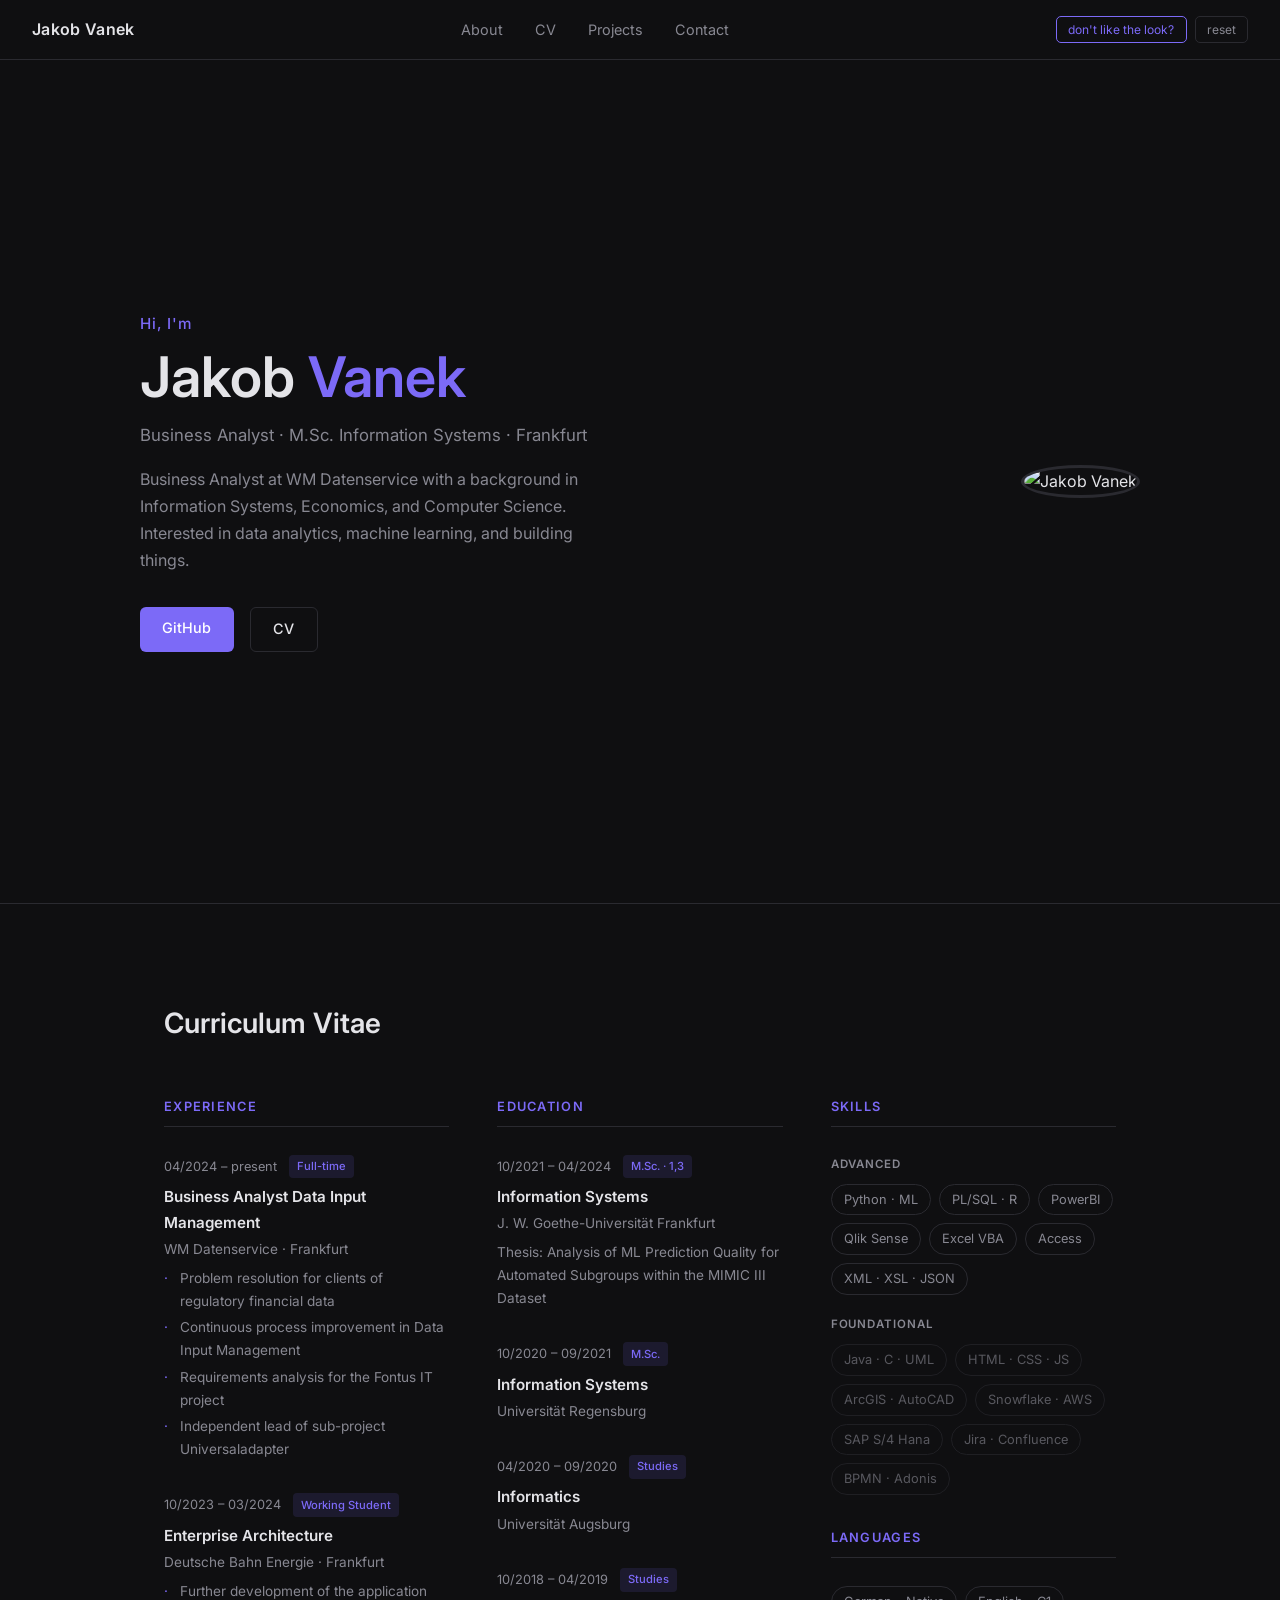
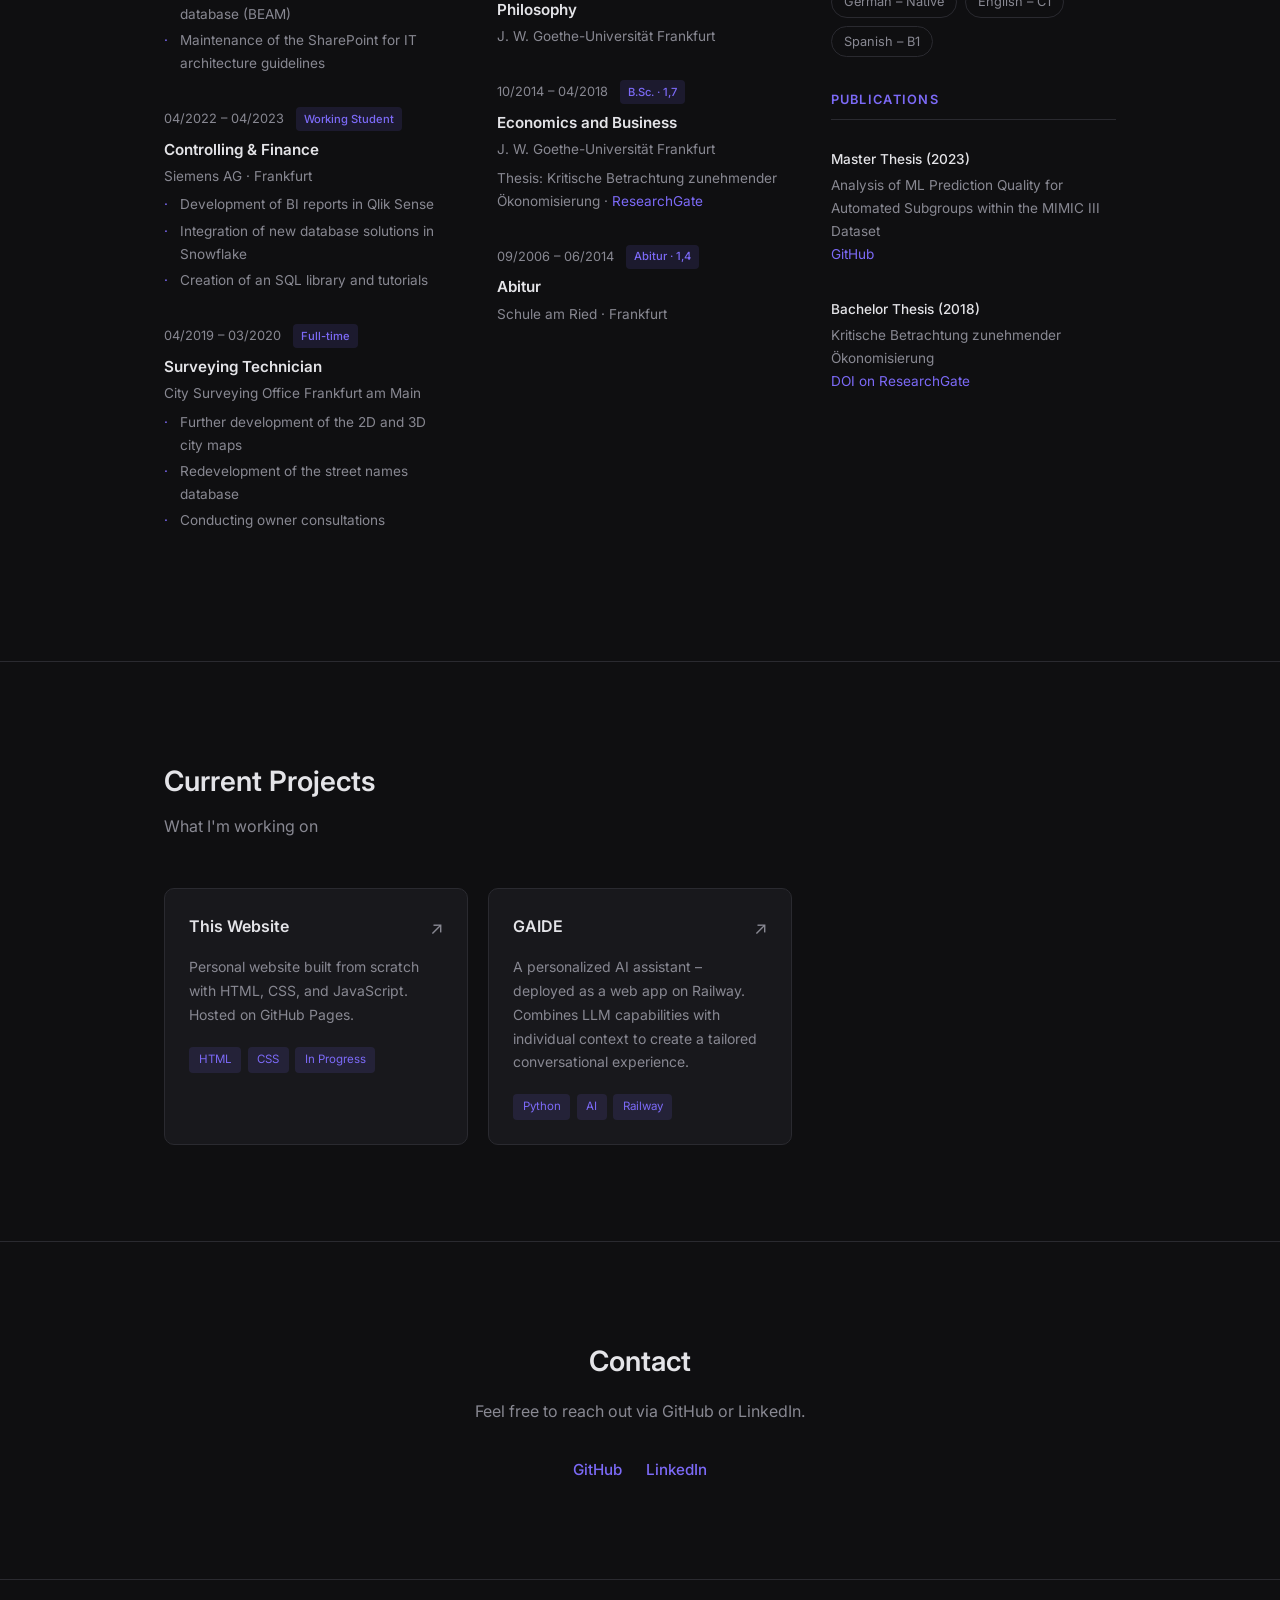
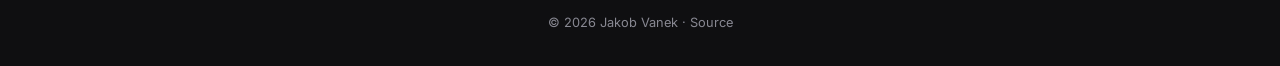
==== index.html @ c98edf1d "Add GAIDE project, fix security attributes, update README, add legal todos - Add GAIDE project card " ====
<!DOCTYPE html>
<html lang="de">
<head>
  <meta charset="UTF-8" />
  <meta name="viewport" content="width=device-width, initial-scale=1.0" />
  <title>Jakob Vanek</title>
  <meta name="description" content="Personal website of Jakob Vanek – Business Analyst &amp; M.Sc. Information Systems, Frankfurt." />
  <link rel="stylesheet" href="css/style.css" />
  <link rel="preconnect" href="https://fonts.googleapis.com" />
  <link rel="preconnect" href="https://fonts.gstatic.com" crossorigin />
  <link href="https://fonts.googleapis.com/css2?family=Inter:wght@300;400;500;600&display=swap" rel="stylesheet" />
</head>
<body>

  <!-- NAV -->
  <nav>
    <span class="nav-name">Jakob Vanek</span>
    <ul>
      <li><a href="#about">About</a></li>
      <li><a href="#cv">CV</a></li>
      <li><a href="#projects">Projects</a></li>
      <li><a href="#contact">Contact</a></li>
    </ul>
    <div class="nav-theme-controls">
      <button id="btn-shuffle" title="Randomize colors">don't like the look?</button>
      <button id="btn-reset" title="Reset to default">reset</button>
    </div>
  </nav>

  <!-- HERO -->
  <section id="about" class="hero">
    <div class="hero-content">
      <div class="hero-text">
        <p class="hero-greeting">Hi, I'm</p>
        <h1>Jakob <span class="accent">Vanek</span></h1>
        <p class="hero-role">Business Analyst · M.Sc. Information Systems · Frankfurt</p>
        <p class="hero-bio">
          Business Analyst at WM Datenservice with a background in Information Systems, Economics, and Computer Science.
          Interested in data analytics, machine learning, and building things.
        </p>
        <div class="hero-links">
          <a href="https://github.com/JayVeezy1" target="_blank" rel="noopener noreferrer" class="btn-primary">GitHub</a>
          <a href="#cv" class="btn-secondary">CV</a>
        </div>
      </div>
      <div class="hero-image">
        <img src="assets/profilbild_v01.png" alt="Jakob Vanek" />
      </div>
    </div>
  </section>

  <!-- CV -->
  <section id="cv">
    <div class="container">
      <h2>Curriculum Vitae</h2>

      <div class="cv-grid">

        <!-- EXPERIENCE -->
        <div class="cv-column">
          <h3>Experience</h3>

          <div class="cv-entry">
            <div class="cv-meta">
              <span class="cv-date">04/2024 – present</span>
              <span class="cv-tag">Full-time</span>
            </div>
            <h4>Business Analyst Data Input Management</h4>
            <p class="cv-org">WM Datenservice · Frankfurt</p>
            <ul class="cv-list">
              <li>Problem resolution for clients of regulatory financial data</li>
              <li>Continuous process improvement in Data Input Management</li>
              <li>Requirements analysis for the Fontus IT project</li>
              <li>Independent lead of sub-project Universaladapter</li>
            </ul>
          </div>

          <div class="cv-entry">
            <div class="cv-meta">
              <span class="cv-date">10/2023 – 03/2024</span>
              <span class="cv-tag">Working Student</span>
            </div>
            <h4>Enterprise Architecture</h4>
            <p class="cv-org">Deutsche Bahn Energie · Frankfurt</p>
            <ul class="cv-list">
              <li>Further development of the application database (BEAM)</li>
              <li>Maintenance of the SharePoint for IT architecture guidelines</li>
            </ul>
          </div>

          <div class="cv-entry">
            <div class="cv-meta">
              <span class="cv-date">04/2022 – 04/2023</span>
              <span class="cv-tag">Working Student</span>
            </div>
            <h4>Controlling &amp; Finance</h4>
            <p class="cv-org">Siemens AG · Frankfurt</p>
            <ul class="cv-list">
              <li>Development of BI reports in Qlik Sense</li>
              <li>Integration of new database solutions in Snowflake</li>
              <li>Creation of an SQL library and tutorials</li>
            </ul>
          </div>

          <div class="cv-entry">
            <div class="cv-meta">
              <span class="cv-date">04/2019 – 03/2020</span>
              <span class="cv-tag">Full-time</span>
            </div>
            <h4>Surveying Technician</h4>
            <p class="cv-org">City Surveying Office Frankfurt am Main</p>
            <ul class="cv-list">
              <li>Further development of the 2D and 3D city maps</li>
              <li>Redevelopment of the street names database</li>
              <li>Conducting owner consultations</li>
            </ul>
          </div>

          <!-- A&B One auskommentiert – weniger relevant
          <div class="cv-entry">
            <div class="cv-meta">
              <span class="cv-date">09/2017 – 07/2018</span>
              <span class="cv-tag">Working Student</span>
            </div>
            <h4>Monitoring Team</h4>
            <p class="cv-org">A&amp;B One Kommunikations-Agentur · Frankfurt</p>
            <ul class="cv-list">
              <li>Monitoring of print, online, and social media sources</li>
              <li>Event and workshop preparation</li>
            </ul>
          </div>
          -->
        </div>

        <!-- EDUCATION -->
        <div class="cv-column">
          <h3>Education</h3>

          <div class="cv-entry">
            <div class="cv-meta">
              <span class="cv-date">10/2021 – 04/2024</span>
              <span class="cv-tag">M.Sc. · 1,3</span>
            </div>
            <h4>Information Systems</h4>
            <p class="cv-org">J. W. Goethe-Universität Frankfurt</p>
            <p class="cv-desc">Thesis: Analysis of ML Prediction Quality for Automated Subgroups within the MIMIC III Dataset</p>
          </div>

          <div class="cv-entry">
            <div class="cv-meta">
              <span class="cv-date">10/2020 – 09/2021</span>
              <span class="cv-tag">M.Sc.</span>
            </div>
            <h4>Information Systems</h4>
            <p class="cv-org">Universität Regensburg</p>
          </div>

          <div class="cv-entry">
            <div class="cv-meta">
              <span class="cv-date">04/2020 – 09/2020</span>
              <span class="cv-tag">Studies</span>
            </div>
            <h4>Informatics</h4>
            <p class="cv-org">Universität Augsburg</p>
          </div>

          <div class="cv-entry">
            <div class="cv-meta">
              <span class="cv-date">10/2018 – 04/2019</span>
              <span class="cv-tag">Studies</span>
            </div>
            <h4>Philosophy</h4>
            <p class="cv-org">J. W. Goethe-Universität Frankfurt</p>
          </div>

          <div class="cv-entry">
            <div class="cv-meta">
              <span class="cv-date">10/2014 – 04/2018</span>
              <span class="cv-tag">B.Sc. · 1,7</span>
            </div>
            <h4>Economics and Business</h4>
            <p class="cv-org">J. W. Goethe-Universität Frankfurt</p>
            <p class="cv-desc">
              Thesis: Kritische Betrachtung zunehmender Ökonomisierung ·
              <a href="http://dx.doi.org/10.13140/RG.2.2.15841.84320" target="_blank" rel="noopener noreferrer">ResearchGate</a>
            </p>
          </div>

          <div class="cv-entry">
            <div class="cv-meta">
              <span class="cv-date">09/2006 – 06/2014</span>
              <span class="cv-tag">Abitur · 1,4</span>
            </div>
            <h4>Abitur</h4>
            <p class="cv-org">Schule am Ried · Frankfurt</p>
          </div>
        </div>

        <!-- SKILLS & LANGUAGES -->
        <div class="cv-column">
          <h3>Skills</h3>

          <p class="cv-skills-label">Advanced</p>
          <div class="skills">
            <span class="skill">Python · ML</span>
            <span class="skill">PL/SQL · R</span>
            <span class="skill">PowerBI</span>
            <span class="skill">Qlik Sense</span>
            <span class="skill">Excel VBA</span>
            <span class="skill">Access</span>
            <span class="skill">XML · XSL · JSON</span>
          </div>

          <p class="cv-skills-label" style="margin-top:1.25rem;">Foundational</p>
          <div class="skills">
            <span class="skill skill--muted">Java · C · UML</span>
            <span class="skill skill--muted">HTML · CSS · JS</span>
            <span class="skill skill--muted">ArcGIS · AutoCAD</span>
            <span class="skill skill--muted">Snowflake · AWS</span>
            <span class="skill skill--muted">SAP S/4 Hana</span>
            <span class="skill skill--muted">Jira · Confluence</span>
            <span class="skill skill--muted">BPMN · Adonis</span>
          </div>

          <h3 style="margin-top: 2rem;">Languages</h3>
          <div class="skills" style="margin-top:0.75rem;">
            <span class="skill">German – Native</span>
            <span class="skill">English – C1</span>
            <span class="skill">Spanish – B1</span>
          </div>

          <h3 style="margin-top: 2rem;">Publications</h3>
          <div class="cv-entry" style="margin-top: 1rem;">
            <h4 style="font-size:0.85rem; font-weight:500;">Master Thesis (2023)</h4>
            <p class="cv-desc">
              Analysis of ML Prediction Quality for Automated Subgroups within the MIMIC III Dataset<br />
              <a href="https://github.com/JayVeezy1/MA_thesis" target="_blank" rel="noopener noreferrer">GitHub</a>
              <!-- TODO: Link zum vollständigen Text ergänzen -->
            </p>
          </div>
          <div class="cv-entry" style="margin-top: 1rem;">
            <h4 style="font-size:0.85rem; font-weight:500;">Bachelor Thesis (2018)</h4>
            <p class="cv-desc">
              Kritische Betrachtung zunehmender Ökonomisierung<br />
              <a href="http://dx.doi.org/10.13140/RG.2.2.15841.84320" target="_blank" rel="noopener noreferrer">DOI on ResearchGate</a>
              <!-- TODO: Seminararbeiten ebenfalls verlinken -->
            </p>
          </div>
        </div>

      </div>
    </div>
  </section>

  <!-- CURRENT PROJECTS -->
  <section id="projects">
    <div class="container">
      <h2>Current Projects</h2>
      <p class="section-sub">What I'm working on</p>

      <div class="projects-grid">

        <article class="project-card">
          <div class="project-header">
            <h3>This Website</h3>
            <a href="https://github.com/JayVeezy1/JayVeezy1.github.io" target="_blank" rel="noopener noreferrer" class="project-link">↗</a>
          </div>
          <p>Personal website built from scratch with HTML, CSS, and JavaScript. Hosted on GitHub Pages.</p>
          <div class="project-tags">
            <span class="tag">HTML</span>
            <span class="tag">CSS</span>
            <span class="tag">In Progress</span>
          </div>
        </article>

        <article class="project-card">
          <div class="project-header">
            <h3>GAIDE</h3>
            <a href="https://gaide-production.up.railway.app/" target="_blank" rel="noopener noreferrer" class="project-link">↗</a>
          </div>
          <p>A personalized AI assistant – deployed as a web app on Railway. Combines LLM capabilities with individual context to create a tailored conversational experience.</p>
          <div class="project-tags">
            <span class="tag">Python</span>
            <span class="tag">AI</span>
            <span class="tag">Railway</span>
          </div>
        </article>

      </div>
    </div>
  </section>

  <!-- CONTACT -->
  <section id="contact">
    <div class="container contact-inner">
      <h2>Contact</h2>
      <p>Feel free to reach out via GitHub or LinkedIn.</p>
      <div class="contact-links">
        <a href="https://github.com/JayVeezy1" target="_blank" rel="noopener noreferrer">GitHub</a>
        <a href="https://linkedin.com/in/jakobvanek" target="_blank" rel="noopener noreferrer">LinkedIn</a>
      </div>
    </div>
  </section>

  <footer>
    <p>© 2026 Jakob Vanek · <a href="https://github.com/JayVeezy1/JayVeezy1.github.io" target="_blank" rel="noopener noreferrer">Source</a></p>
  </footer>

  <script src="js/main.js"></script>
</body>
</html>
---- css/style.css ----
/* ===========================
   RESET & BASE
   =========================== */
*, *::before, *::after {
  box-sizing: border-box;
  margin: 0;
  padding: 0;
}

:root {
  --bg:          #0f0f11;
  --bg-card:     #18181c;
  --border:      #2a2a30;
  --text:        #e4e4e8;
  --text-muted:  #888892;
  --accent:      #7c6af7;
  --accent-soft: #7c6af720;
  --font:        'Inter', system-ui, sans-serif;
}

html {
  scroll-behavior: smooth;
}

body {
  background: var(--bg);
  color: var(--text);
  font-family: var(--font);
  font-size: 1rem;
  line-height: 1.7;
}

a {
  color: var(--accent);
  text-decoration: none;
}

a:hover {
  text-decoration: underline;
}

.container {
  max-width: 1000px;
  margin: 0 auto;
  padding: 0 1.5rem;
}

/* ===========================
   NAV
   =========================== */
nav {
  position: sticky;
  top: 0;
  z-index: 100;
  display: flex;
  align-items: center;
  justify-content: space-between;
  padding: 1rem 2rem;
  background: var(--bg);
  border-bottom: 1px solid var(--border);
  backdrop-filter: blur(8px);
}

.nav-name {
  font-weight: 600;
  font-size: 1rem;
  letter-spacing: 0.02em;
}

nav ul {
  list-style: none;
  display: flex;
  gap: 2rem;
}

nav ul a {
  color: var(--text-muted);
  font-size: 0.9rem;
  transition: color 0.2s;
}

nav ul a:hover {
  color: var(--text);
  text-decoration: none;
}

/* Theme controls */
.nav-theme-controls {
  display: flex;
  gap: 0.5rem;
  align-items: center;
}

.nav-theme-controls button {
  background: none;
  border: 1px solid var(--border);
  color: var(--text-muted);
  font-family: var(--font);
  font-size: 0.75rem;
  padding: 0.3rem 0.7rem;
  border-radius: 5px;
  cursor: pointer;
  transition: border-color 0.2s, color 0.2s;
  white-space: nowrap;
}

.nav-theme-controls button:hover {
  border-color: var(--accent);
  color: var(--accent);
}

#btn-shuffle {
  border-color: var(--accent);
  color: var(--accent);
}

/* ===========================
   HERO
   =========================== */
.hero {
  min-height: calc(100vh - 57px);
  display: flex;
  align-items: center;
  padding: 4rem 2rem;
}

.hero-content {
  max-width: 1000px;
  margin: 0 auto;
  display: flex;
  align-items: center;
  justify-content: space-between;
  gap: 4rem;
  width: 100%;
}

.hero-text {
  flex: 1;
}

.hero-greeting {
  color: var(--accent);
  font-size: 0.95rem;
  font-weight: 500;
  letter-spacing: 0.05em;
  margin-bottom: 0.5rem;
}

.hero-text h1 {
  font-size: clamp(2.2rem, 5vw, 3.5rem);
  font-weight: 600;
  line-height: 1.15;
  margin-bottom: 0.75rem;
}

.accent {
  color: var(--accent);
}

.hero-role {
  color: var(--text-muted);
  font-size: 1.05rem;
  margin-bottom: 1rem;
}

.hero-bio {
  color: var(--text-muted);
  max-width: 480px;
  margin-bottom: 2rem;
}

.hero-links {
  display: flex;
  gap: 1rem;
  flex-wrap: wrap;
}

.btn-primary,
.btn-secondary {
  display: inline-block;
  padding: 0.6rem 1.4rem;
  border-radius: 6px;
  font-size: 0.9rem;
  font-weight: 500;
  transition: opacity 0.2s;
}

.btn-primary {
  background: var(--accent);
  color: #fff;
}

.btn-secondary {
  border: 1px solid var(--border);
  color: var(--text);
}

.btn-primary:hover,
.btn-secondary:hover {
  opacity: 0.85;
  text-decoration: none;
}

/* Avatar / Foto */
.hero-image {
  flex-shrink: 0;
}

.hero-image img {
  width: 200px;
  height: 200px;
  border-radius: 50%;
  object-fit: cover;
  border: 3px solid var(--border);
}

.avatar-placeholder {
  width: 180px;
  height: 180px;
  border-radius: 50%;
  background: var(--accent-soft);
  border: 2px solid var(--accent);
  display: flex;
  align-items: center;
  justify-content: center;
  font-size: 2.5rem;
  font-weight: 600;
  color: var(--accent);
  letter-spacing: 0.05em;
}

/* ===========================
   SECTION SHARED
   =========================== */
section:not(.hero) {
  padding: 6rem 0;
  border-top: 1px solid var(--border);
}

section h2 {
  font-size: 1.75rem;
  font-weight: 600;
  margin-bottom: 0.5rem;
}

.section-sub {
  color: var(--text-muted);
  margin-bottom: 3rem;
}

/* ===========================
   CV
   =========================== */
#cv .container > h2 {
  margin-bottom: 3rem;
}

.cv-grid {
  display: grid;
  grid-template-columns: repeat(auto-fit, minmax(260px, 1fr));
  gap: 3rem;
}

.cv-column h3 {
  font-size: 0.8rem;
  font-weight: 600;
  letter-spacing: 0.1em;
  text-transform: uppercase;
  color: var(--accent);
  margin-bottom: 1.75rem;
  padding-bottom: 0.5rem;
  border-bottom: 1px solid var(--border);
}

.cv-entry {
  margin-bottom: 2rem;
}

.cv-meta {
  display: flex;
  align-items: center;
  gap: 0.75rem;
  margin-bottom: 0.35rem;
}

.cv-date {
  font-size: 0.8rem;
  color: var(--text-muted);
}

.cv-tag {
  font-size: 0.7rem;
  padding: 0.15rem 0.5rem;
  border-radius: 4px;
  background: var(--accent-soft);
  color: var(--accent);
  font-weight: 500;
}

.cv-entry h4 {
  font-size: 0.95rem;
  font-weight: 600;
  margin-bottom: 0.15rem;
}

.cv-org {
  font-size: 0.85rem;
  color: var(--text-muted);
  margin-bottom: 0.35rem;
}

.cv-desc {
  font-size: 0.85rem;
  color: var(--text-muted);
}

.skills {
  display: flex;
  flex-wrap: wrap;
  gap: 0.5rem;
}

.skill {
  font-size: 0.8rem;
  padding: 0.25rem 0.75rem;
  border-radius: 20px;
  border: 1px solid var(--border);
  color: var(--text-muted);
}

.skill--muted {
  opacity: 0.6;
}

.cv-skills-label {
  font-size: 0.72rem;
  font-weight: 600;
  letter-spacing: 0.08em;
  text-transform: uppercase;
  color: var(--text-muted);
  margin-bottom: 0.6rem;
}

.cv-list {
  list-style: none;
  margin-top: 0.35rem;
  display: flex;
  flex-direction: column;
  gap: 0.2rem;
}

.cv-list li {
  font-size: 0.85rem;
  color: var(--text-muted);
  padding-left: 1rem;
  position: relative;
}

.cv-list li::before {
  content: '·';
  position: absolute;
  left: 0;
  color: var(--accent);
}

/* ===========================
   PROJECTS
   =========================== */
.projects-grid {
  display: grid;
  grid-template-columns: repeat(auto-fill, minmax(280px, 1fr));
  gap: 1.25rem;
}

.project-card {
  background: var(--bg-card);
  border: 1px solid var(--border);
  border-radius: 10px;
  padding: 1.5rem;
  transition: border-color 0.2s;
}

.project-card:hover {
  border-color: var(--accent);
}

.project-header {
  display: flex;
  align-items: flex-start;
  justify-content: space-between;
  margin-bottom: 0.75rem;
}

.project-header h3 {
  font-size: 1rem;
  font-weight: 600;
}

.project-link {
  font-size: 1.1rem;
  color: var(--text-muted);
  transition: color 0.2s;
}

.project-link:hover {
  color: var(--accent);
  text-decoration: none;
}

.project-card p {
  font-size: 0.875rem;
  color: var(--text-muted);
  margin-bottom: 1.25rem;
}

.project-tags {
  display: flex;
  flex-wrap: wrap;
  gap: 0.4rem;
}

.tag {
  font-size: 0.72rem;
  padding: 0.2rem 0.6rem;
  border-radius: 4px;
  background: var(--accent-soft);
  color: var(--accent);
}

/* ===========================
   CONTACT
   =========================== */
.contact-inner {
  text-align: center;
}

.contact-inner h2 {
  margin-bottom: 0.75rem;
}

.contact-inner > p {
  color: var(--text-muted);
  margin-bottom: 2rem;
}

.contact-links {
  display: flex;
  justify-content: center;
  gap: 1.5rem;
  flex-wrap: wrap;
}

.contact-links a {
  font-size: 0.95rem;
  font-weight: 500;
}

/* ===========================
   FOOTER
   =========================== */
footer {
  border-top: 1px solid var(--border);
  padding: 2rem;
  text-align: center;
  font-size: 0.8rem;
  color: var(--text-muted);
}

footer a {
  color: var(--text-muted);
}

footer a:hover {
  color: var(--text);
}

/* ===========================
   RESPONSIVE
   =========================== */
@media (max-width: 680px) {
  .hero-content {
    flex-direction: column-reverse;
    gap: 2.5rem;
    text-align: center;
  }

  .hero-bio {
    margin-left: auto;
    margin-right: auto;
  }

  .hero-links {
    justify-content: center;
  }

  nav {
    flex-wrap: wrap;
    gap: 0.5rem;
  }

  nav ul {
    gap: 1.2rem;
  }

  .nav-theme-controls {
    width: 100%;
    justify-content: flex-end;
  }

  .cv-grid {
    grid-template-columns: 1fr;
  }
}
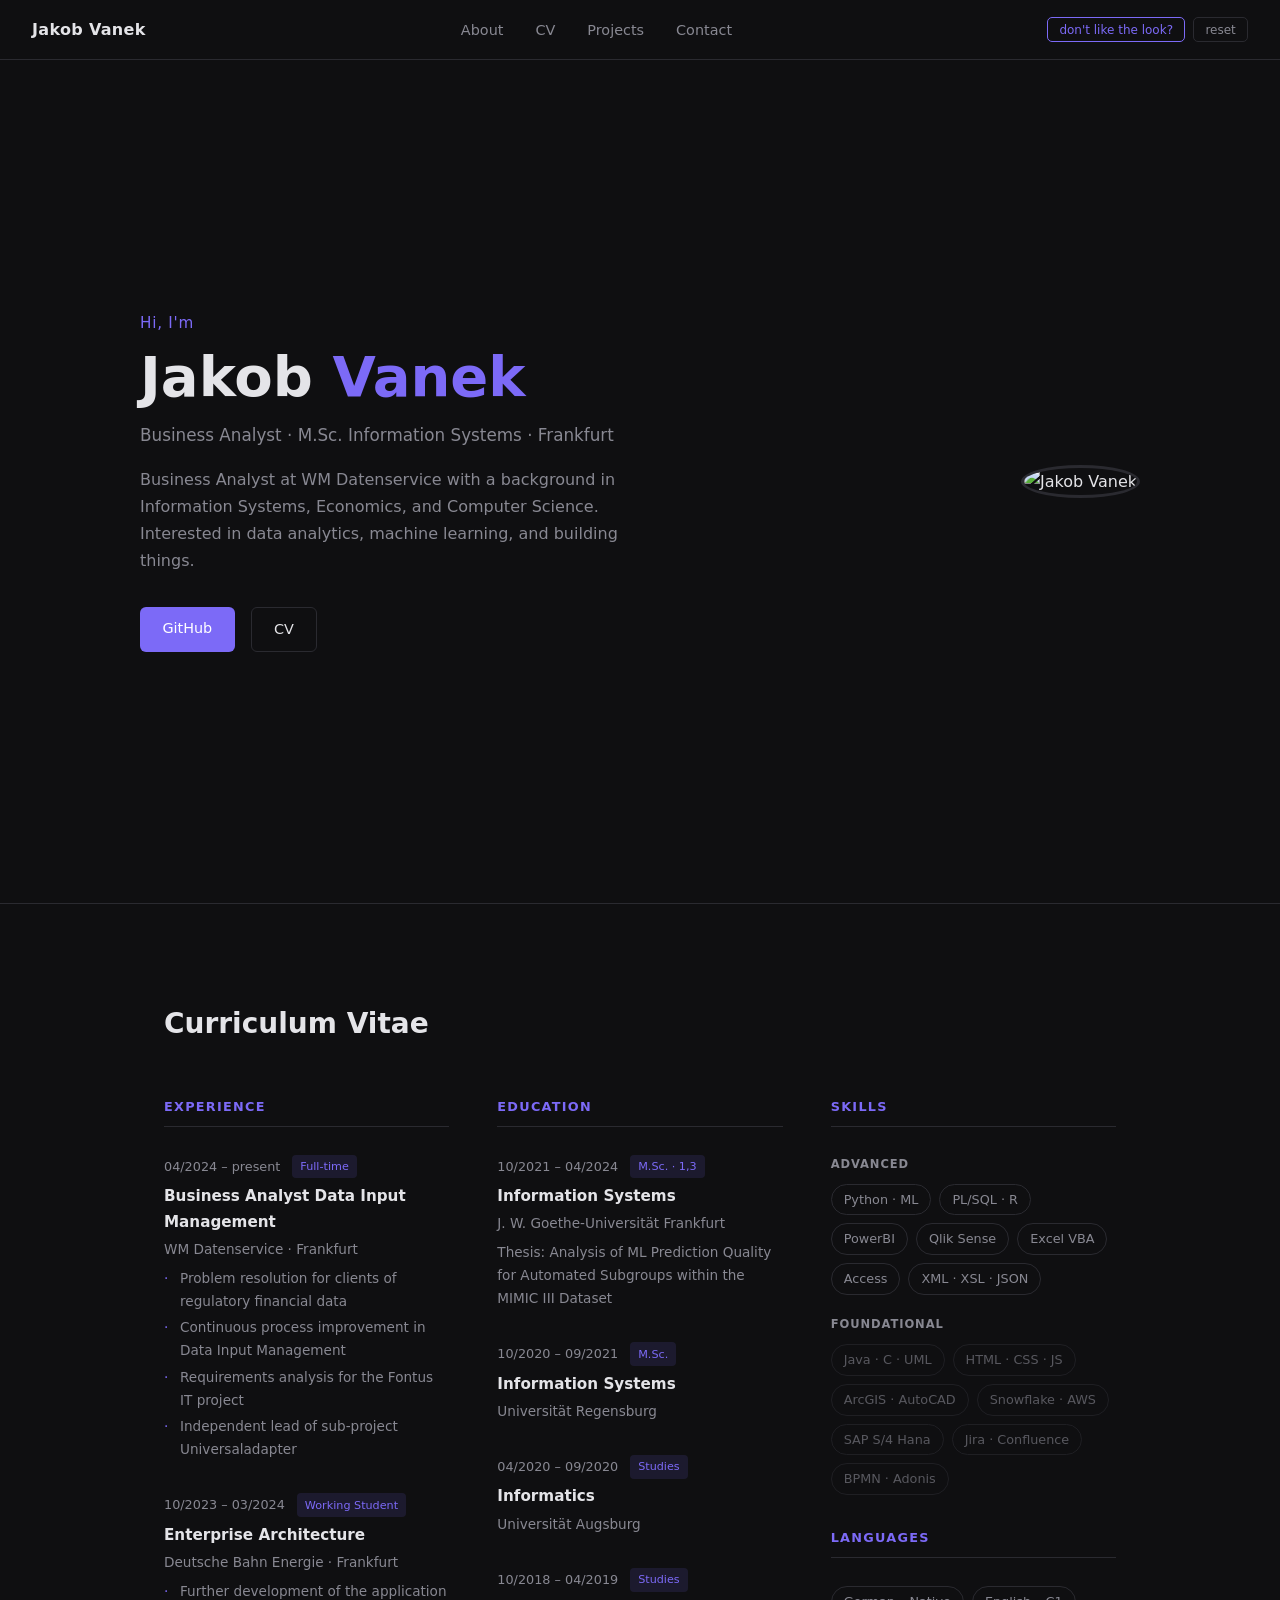
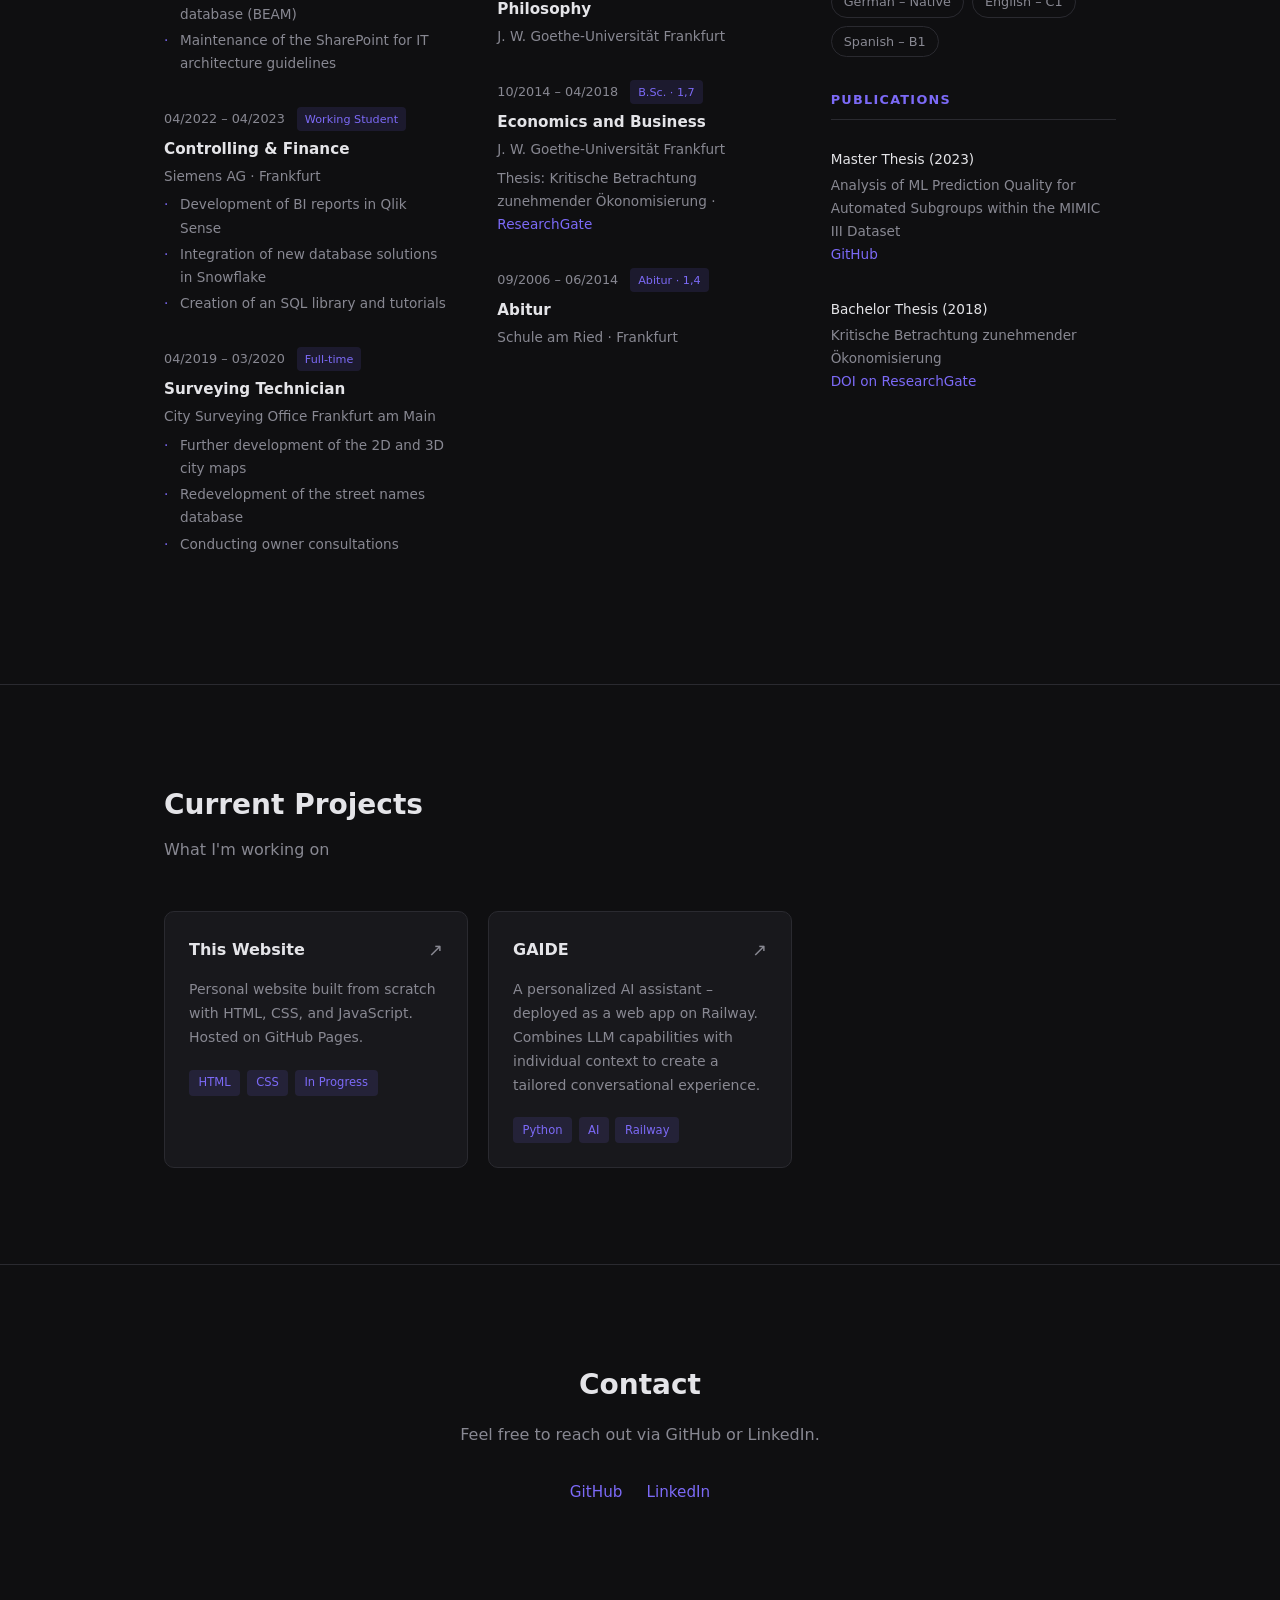
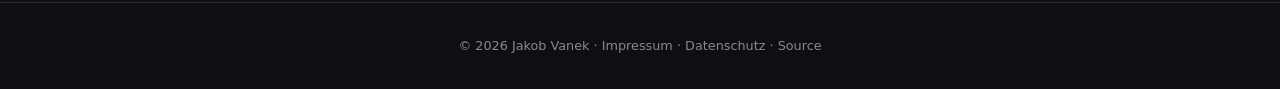
==== commit 2269a391: "Fix privacy issues, add Impressum and Datenschutz pages - Remove Google Fonts (no more external requ" ====
--- a/index.html
+++ b/index.html
@@ -6,9 +6,7 @@
   <title>Jakob Vanek</title>
   <meta name="description" content="Personal website of Jakob Vanek – Business Analyst &amp; M.Sc. Information Systems, Frankfurt." />
   <link rel="stylesheet" href="css/style.css" />
-  <link rel="preconnect" href="https://fonts.googleapis.com" />
-  <link rel="preconnect" href="https://fonts.gstatic.com" crossorigin />
-  <link href="https://fonts.googleapis.com/css2?family=Inter:wght@300;400;500;600&display=swap" rel="stylesheet" />
+  <!-- Fonts: system font stack, no external requests -->
 </head>
 <body>
 
@@ -303,7 +301,7 @@
   </section>
 
   <footer>
-    <p>© 2026 Jakob Vanek · <a href="https://github.com/JayVeezy1/JayVeezy1.github.io" target="_blank" rel="noopener noreferrer">Source</a></p>
+    <p>© 2026 Jakob Vanek · <a href="impressum.html">Impressum</a> · <a href="datenschutz.html">Datenschutz</a> · <a href="https://github.com/JayVeezy1/JayVeezy1.github.io" target="_blank" rel="noopener noreferrer">Source</a></p>
   </footer>
 
   <script src="js/main.js"></script>
--- a/css/style.css
+++ b/css/style.css
@@ -15,7 +15,7 @@
   --text-muted:  #888892;
   --accent:      #7c6af7;
   --accent-soft: #7c6af720;
-  --font:        'Inter', system-ui, sans-serif;
+  --font:        'Inter', -apple-system, BlinkMacSystemFont, 'Segoe UI', system-ui, sans-serif;
 }
 
 html {
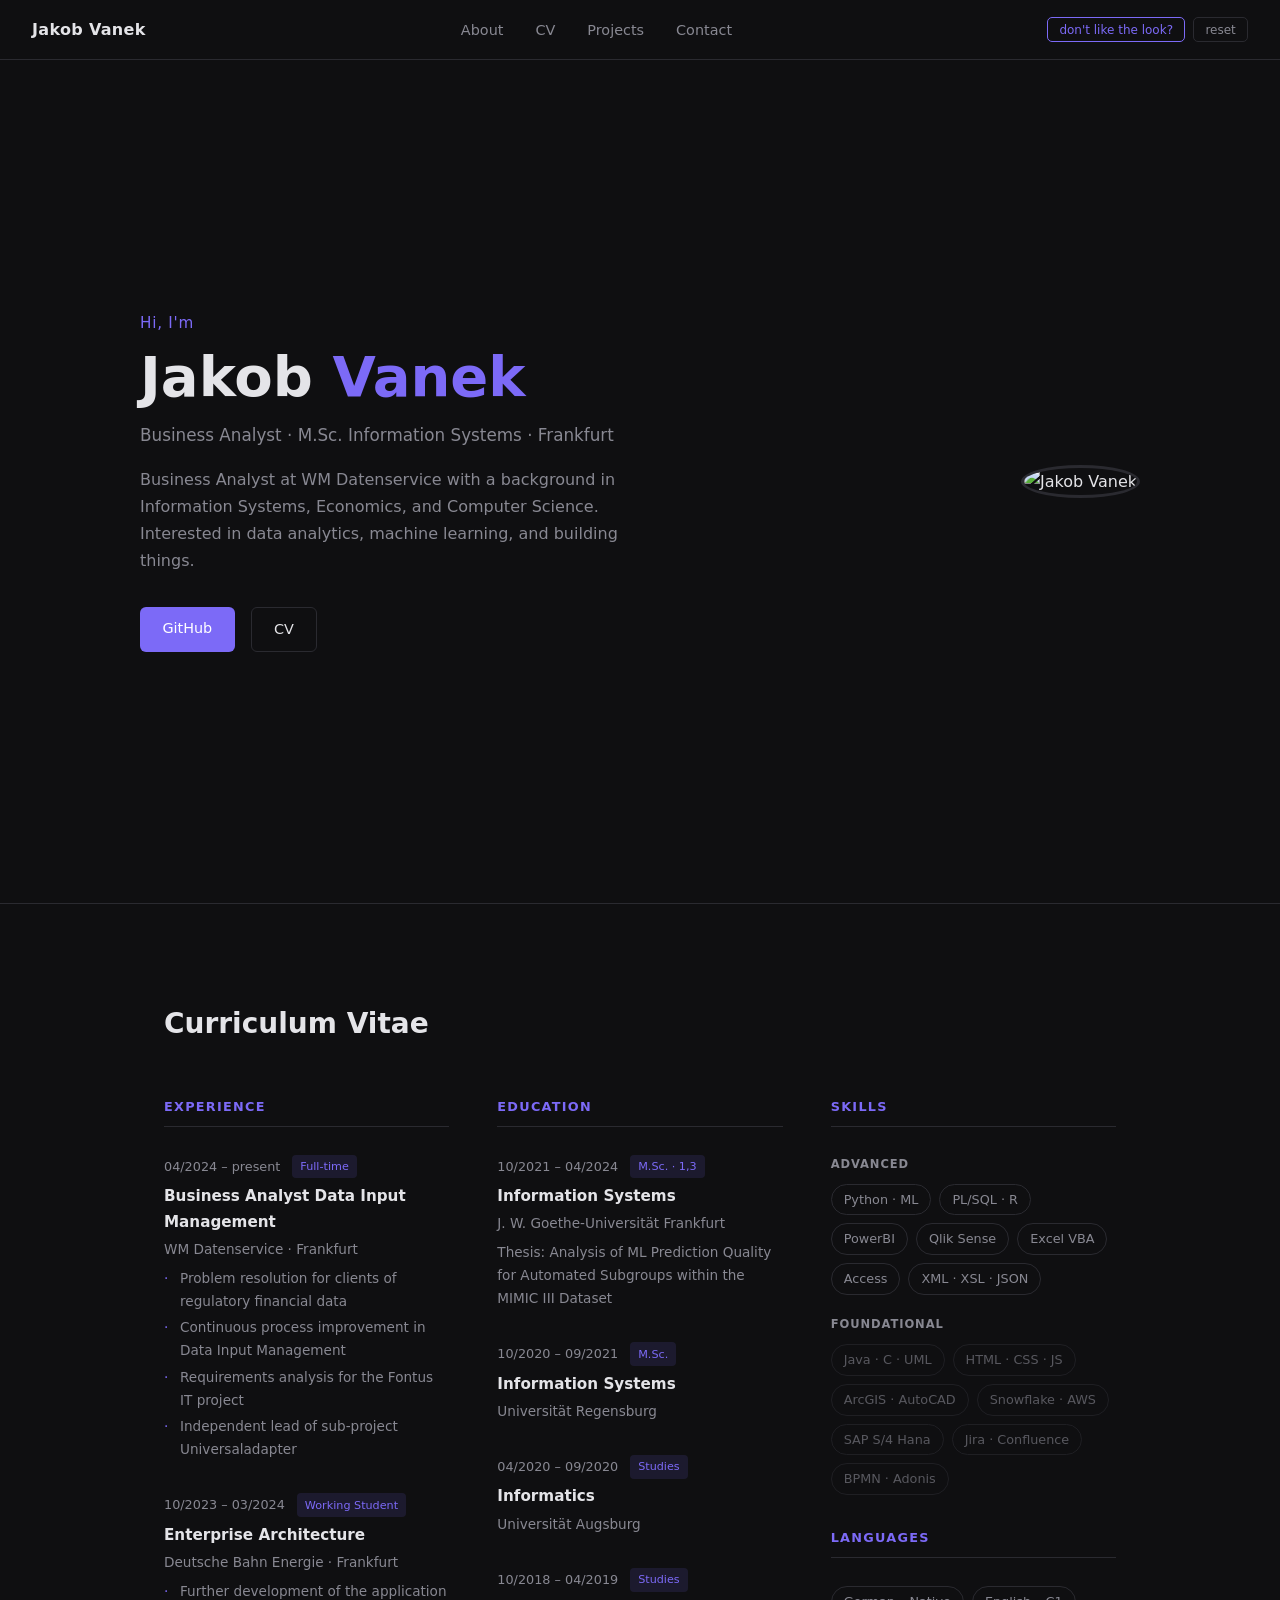
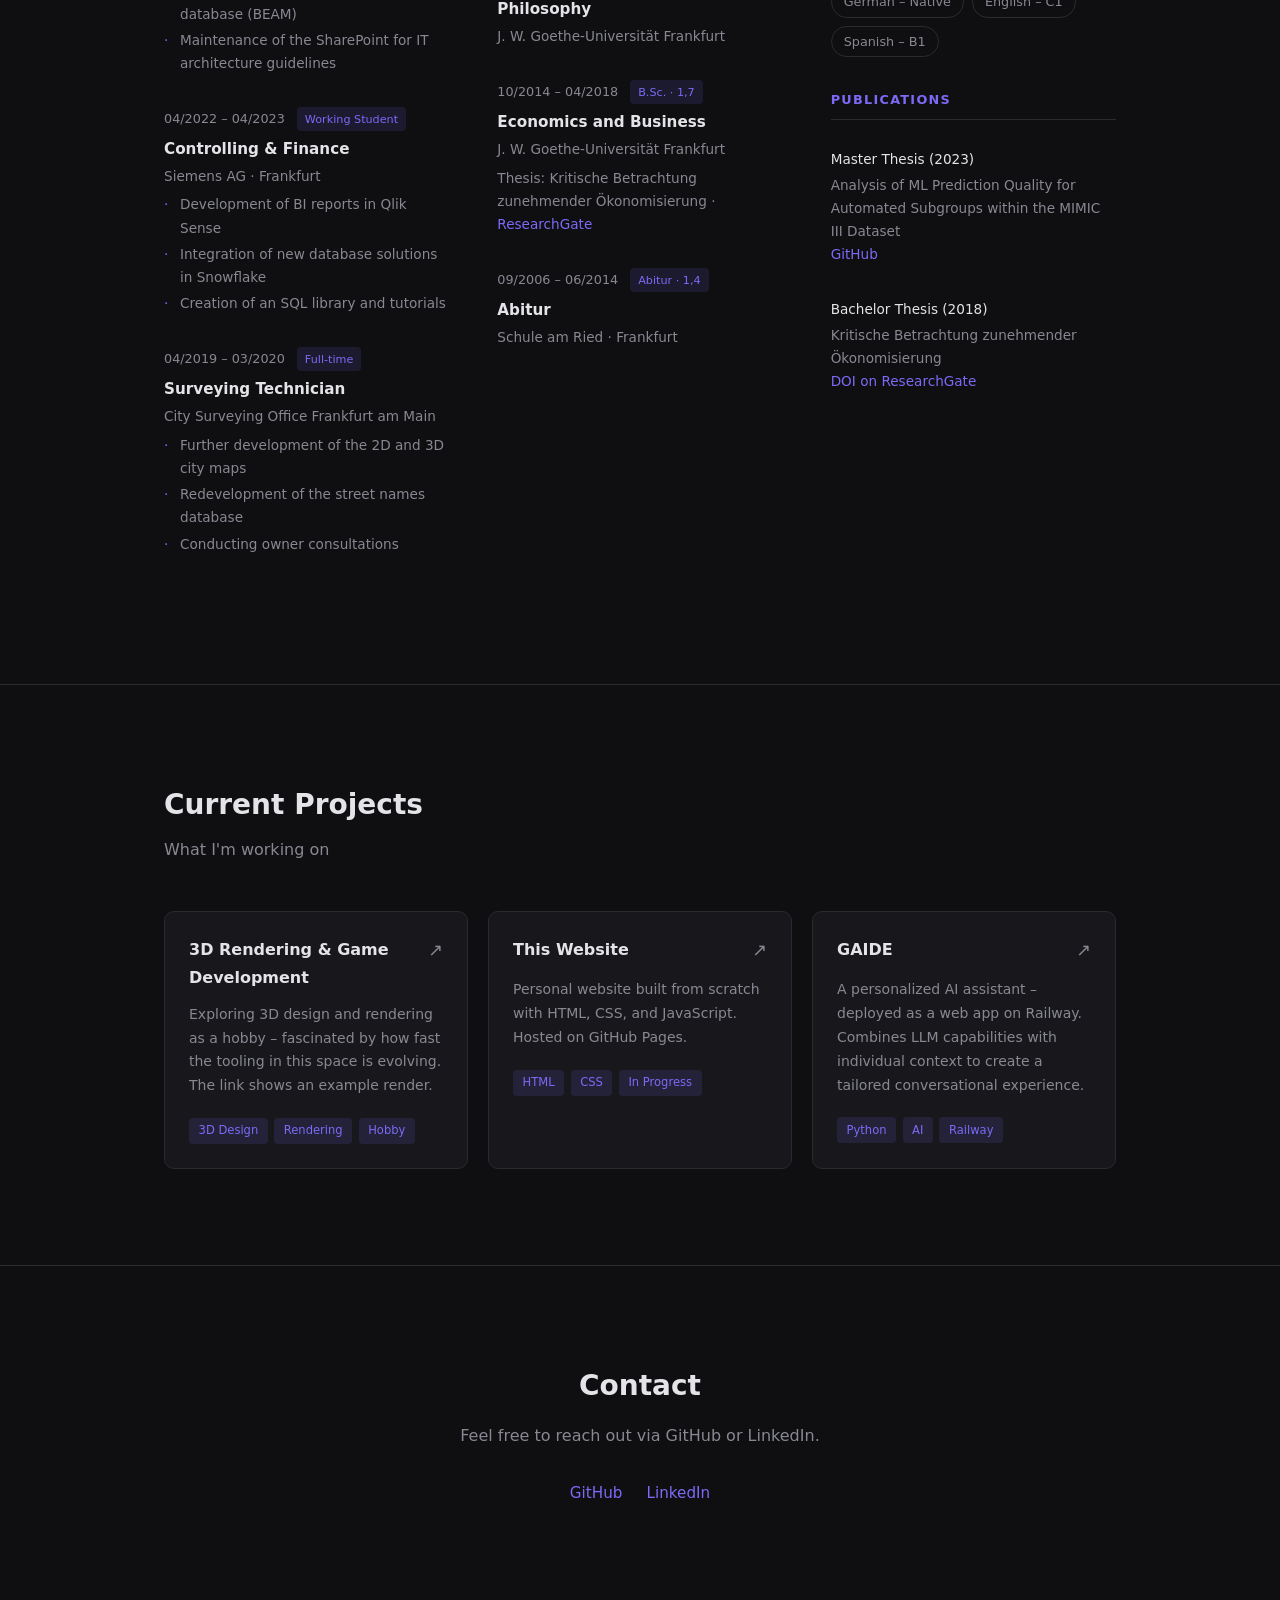
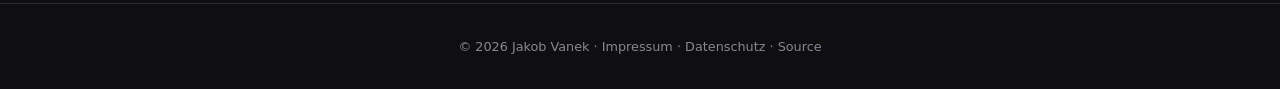
==== commit 7f52383b: "Remove home address from legal pages, add 3D rendering project - Impressum: replace full address wit" ====
--- a/index.html
+++ b/index.html
@@ -260,6 +260,19 @@
 
         <article class="project-card">
           <div class="project-header">
+            <h3>3D Rendering &amp; Game Development</h3>
+            <a href="https://www.youtube.com/watch?v=pWQCJq1xf2M" target="_blank" rel="noopener noreferrer" class="project-link">↗</a>
+          </div>
+          <p>Exploring 3D design and rendering as a hobby – fascinated by how fast the tooling in this space is evolving. The link shows an example render.</p>
+          <div class="project-tags">
+            <span class="tag">3D Design</span>
+            <span class="tag">Rendering</span>
+            <span class="tag">Hobby</span>
+          </div>
+        </article>
+
+        <article class="project-card">
+          <div class="project-header">
             <h3>This Website</h3>
             <a href="https://github.com/JayVeezy1/JayVeezy1.github.io" target="_blank" rel="noopener noreferrer" class="project-link">↗</a>
           </div>
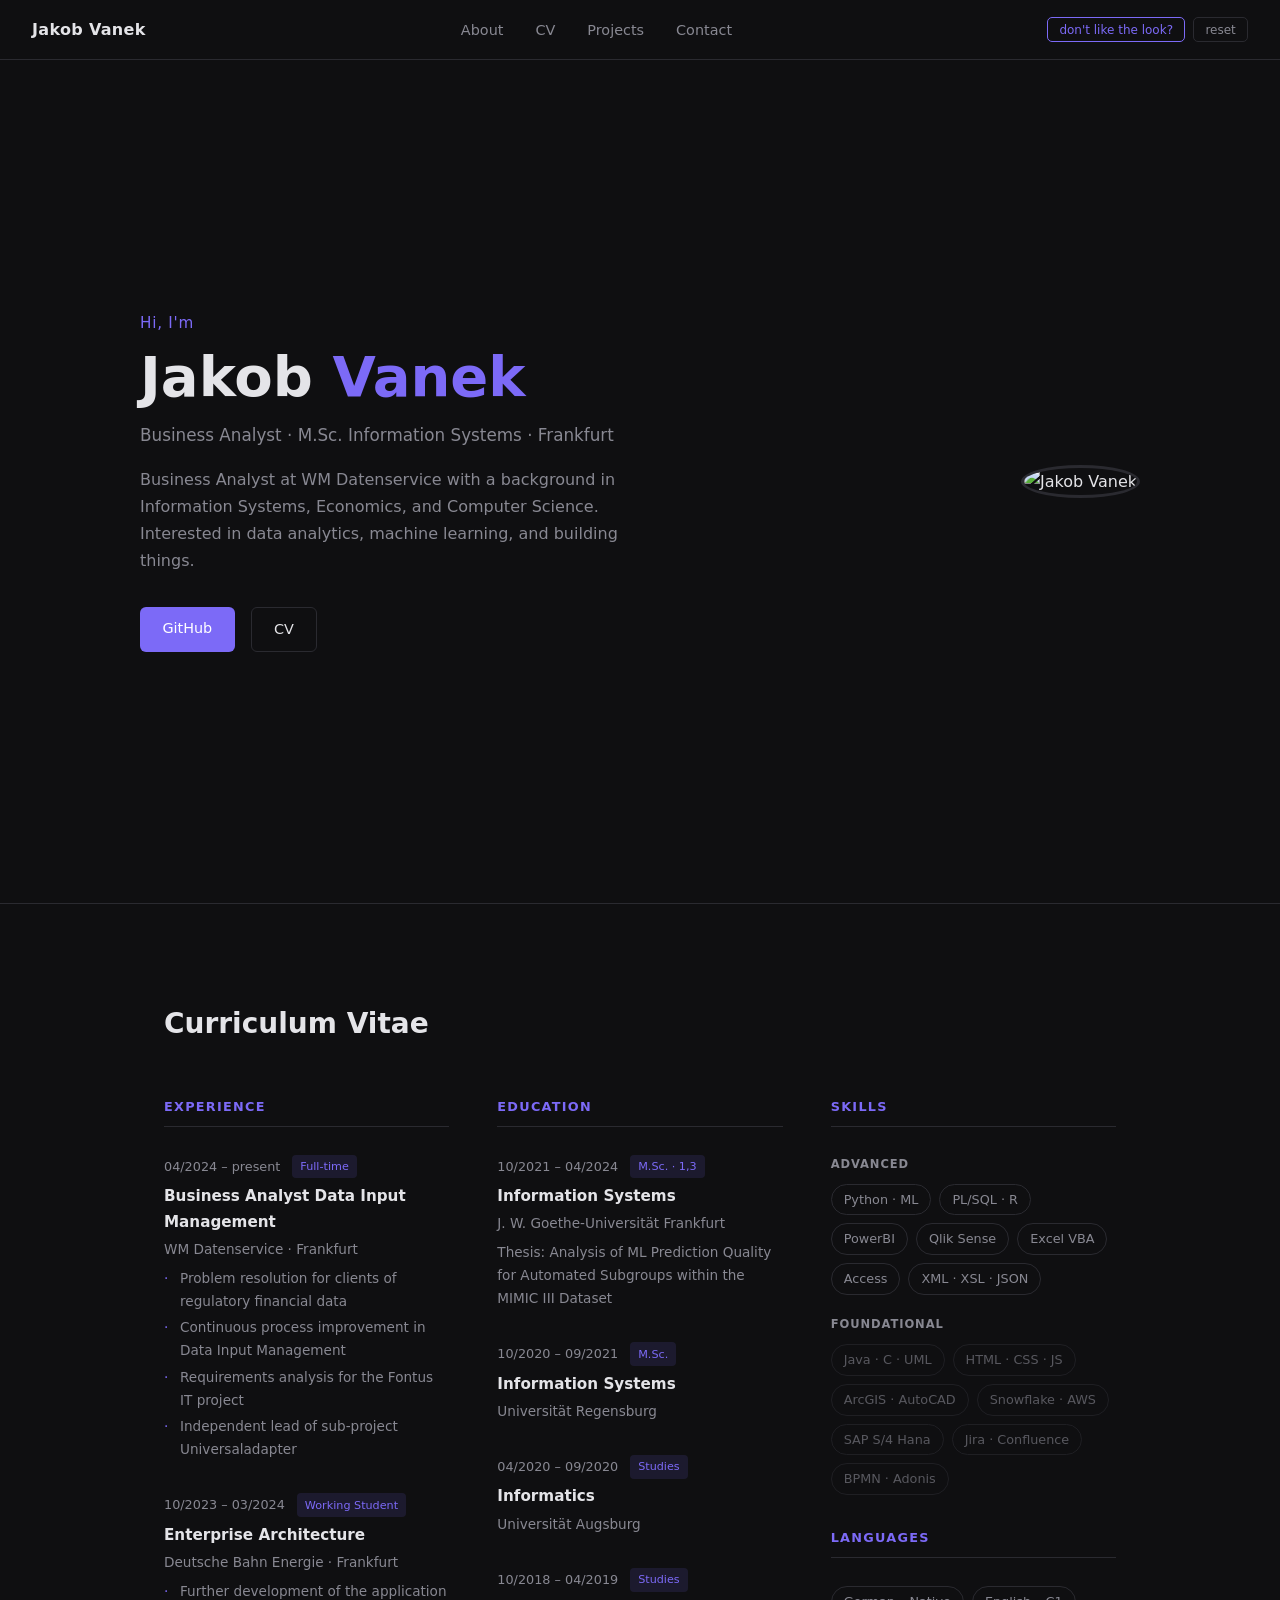
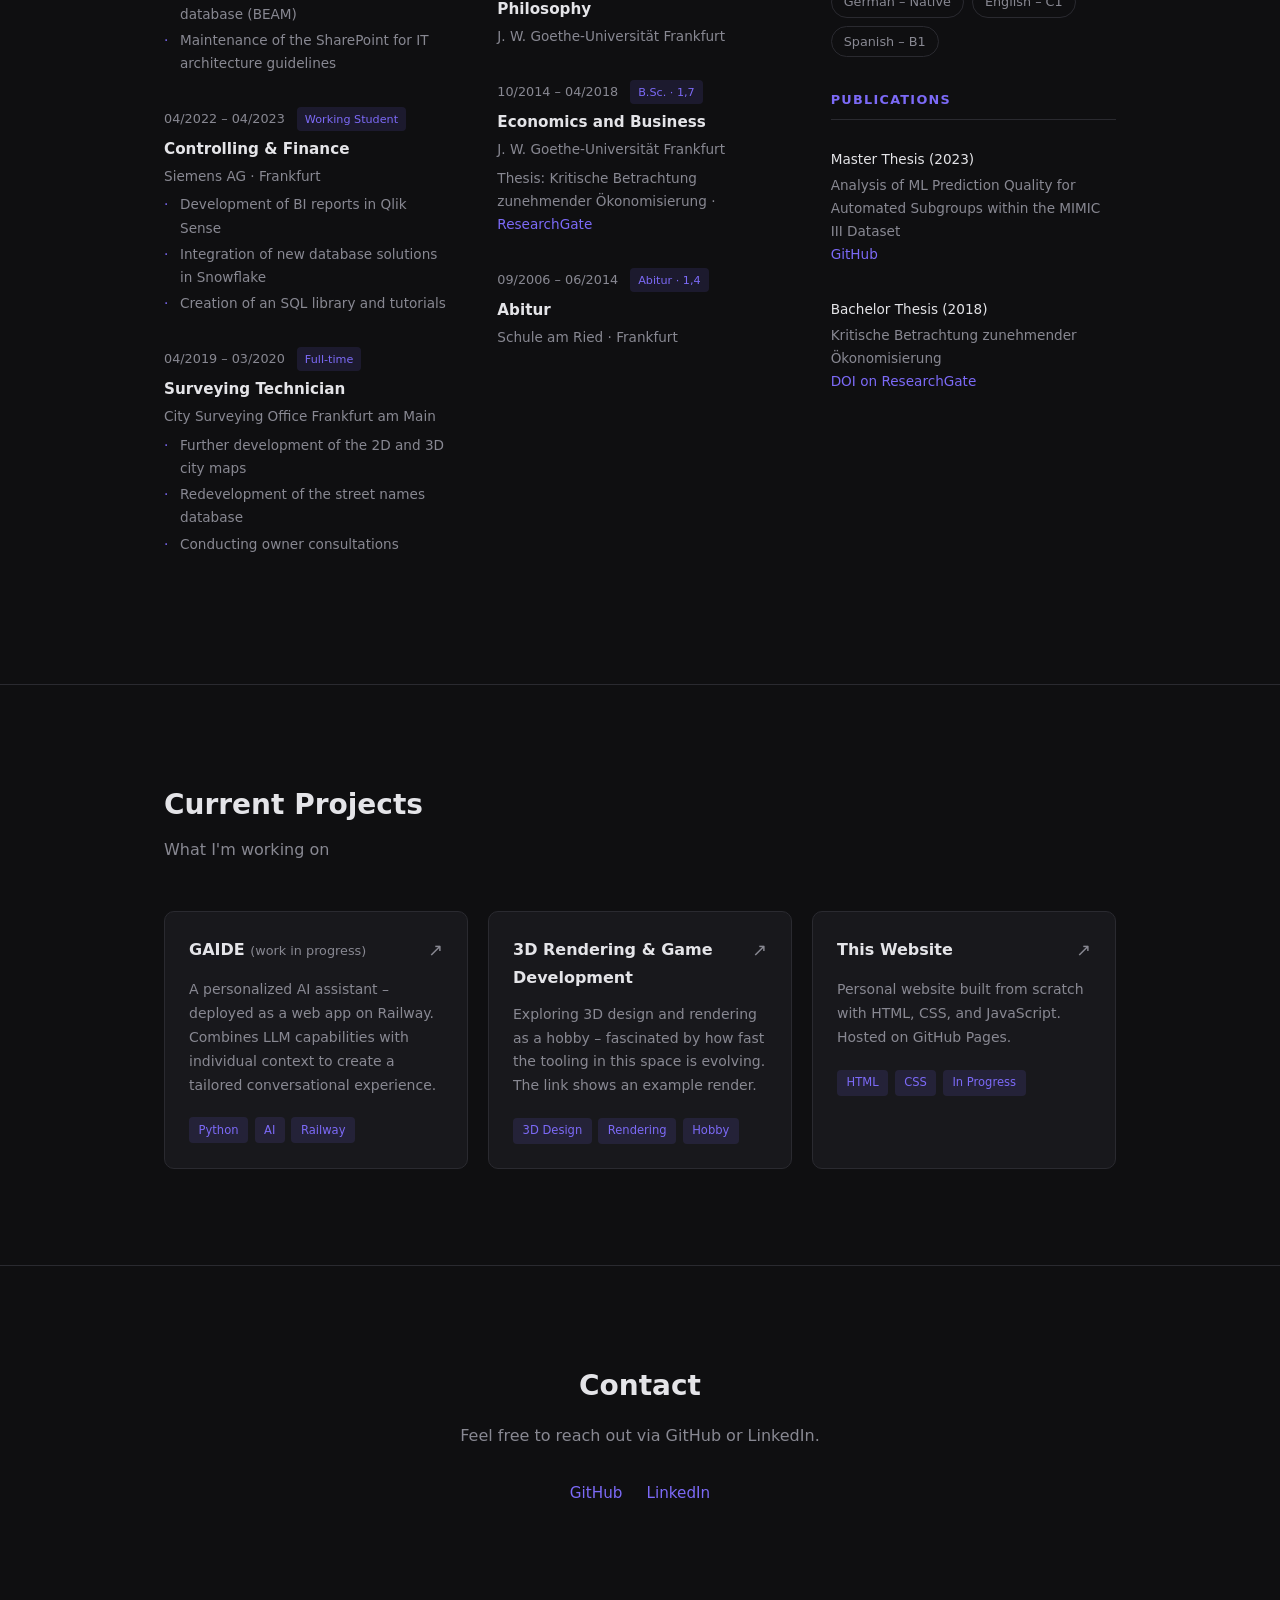
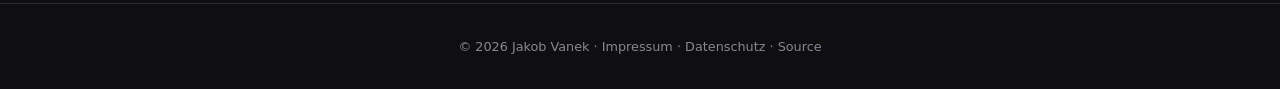
==== commit 3aa77ae1: "Move GAIDE to first project, add (work in progress) label Co-Authored-By: Claude Sonnet 4.6 <noreply" ====
--- a/index.html
+++ b/index.html
@@ -1,10 +1,11 @@
 <!DOCTYPE html>
-<html lang="de">
+<html lang="en">
 <head>
   <meta charset="UTF-8" />
   <meta name="viewport" content="width=device-width, initial-scale=1.0" />
   <title>Jakob Vanek</title>
   <meta name="description" content="Personal website of Jakob Vanek – Business Analyst &amp; M.Sc. Information Systems, Frankfurt." />
+  <meta name="author" content="Jakob Vanek" />
   <link rel="stylesheet" href="css/style.css" />
   <!-- Fonts: system font stack, no external requests -->
 </head>
@@ -180,7 +181,7 @@
             <p class="cv-org">J. W. Goethe-Universität Frankfurt</p>
             <p class="cv-desc">
               Thesis: Kritische Betrachtung zunehmender Ökonomisierung ·
-              <a href="http://dx.doi.org/10.13140/RG.2.2.15841.84320" target="_blank" rel="noopener noreferrer">ResearchGate</a>
+              <a href="https://dx.doi.org/10.13140/RG.2.2.15841.84320" target="_blank" rel="noopener noreferrer">ResearchGate</a>
             </p>
           </div>
 
@@ -240,7 +241,7 @@
             <h4 style="font-size:0.85rem; font-weight:500;">Bachelor Thesis (2018)</h4>
             <p class="cv-desc">
               Kritische Betrachtung zunehmender Ökonomisierung<br />
-              <a href="http://dx.doi.org/10.13140/RG.2.2.15841.84320" target="_blank" rel="noopener noreferrer">DOI on ResearchGate</a>
+              <a href="https://dx.doi.org/10.13140/RG.2.2.15841.84320" target="_blank" rel="noopener noreferrer">DOI on ResearchGate</a>
               <!-- TODO: Seminararbeiten ebenfalls verlinken -->
             </p>
           </div>
@@ -260,6 +261,19 @@
 
         <article class="project-card">
           <div class="project-header">
+            <h3>GAIDE <span style="font-weight:400; color:var(--text-muted); font-size:0.8rem;">(work in progress)</span></h3>
+            <a href="https://gaide-production.up.railway.app/" target="_blank" rel="noopener noreferrer" class="project-link">↗</a>
+          </div>
+          <p>A personalized AI assistant – deployed as a web app on Railway. Combines LLM capabilities with individual context to create a tailored conversational experience.</p>
+          <div class="project-tags">
+            <span class="tag">Python</span>
+            <span class="tag">AI</span>
+            <span class="tag">Railway</span>
+          </div>
+        </article>
+
+        <article class="project-card">
+          <div class="project-header">
             <h3>3D Rendering &amp; Game Development</h3>
             <a href="https://www.youtube.com/watch?v=pWQCJq1xf2M" target="_blank" rel="noopener noreferrer" class="project-link">↗</a>
           </div>
@@ -281,19 +295,6 @@
             <span class="tag">HTML</span>
             <span class="tag">CSS</span>
             <span class="tag">In Progress</span>
-          </div>
-        </article>
-
-        <article class="project-card">
-          <div class="project-header">
-            <h3>GAIDE</h3>
-            <a href="https://gaide-production.up.railway.app/" target="_blank" rel="noopener noreferrer" class="project-link">↗</a>
-          </div>
-          <p>A personalized AI assistant – deployed as a web app on Railway. Combines LLM capabilities with individual context to create a tailored conversational experience.</p>
-          <div class="project-tags">
-            <span class="tag">Python</span>
-            <span class="tag">AI</span>
-            <span class="tag">Railway</span>
           </div>
         </article>
 
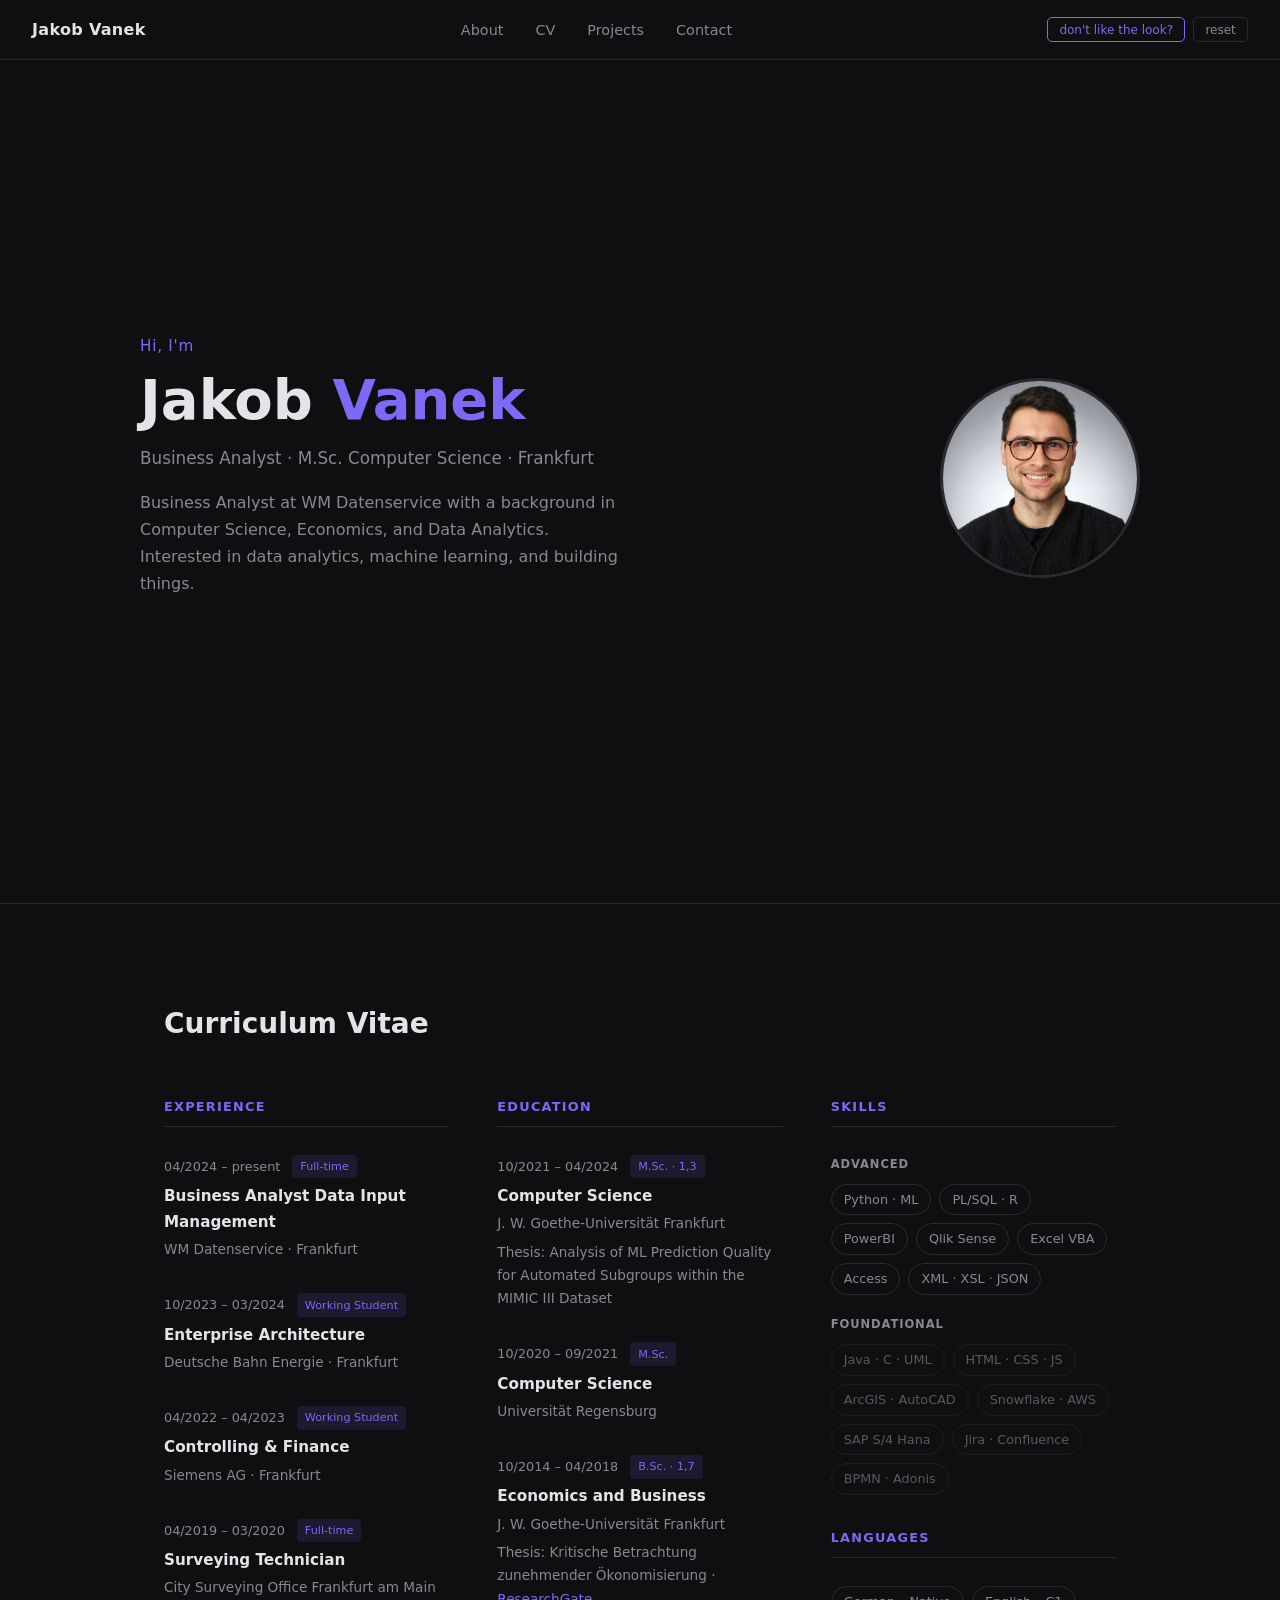
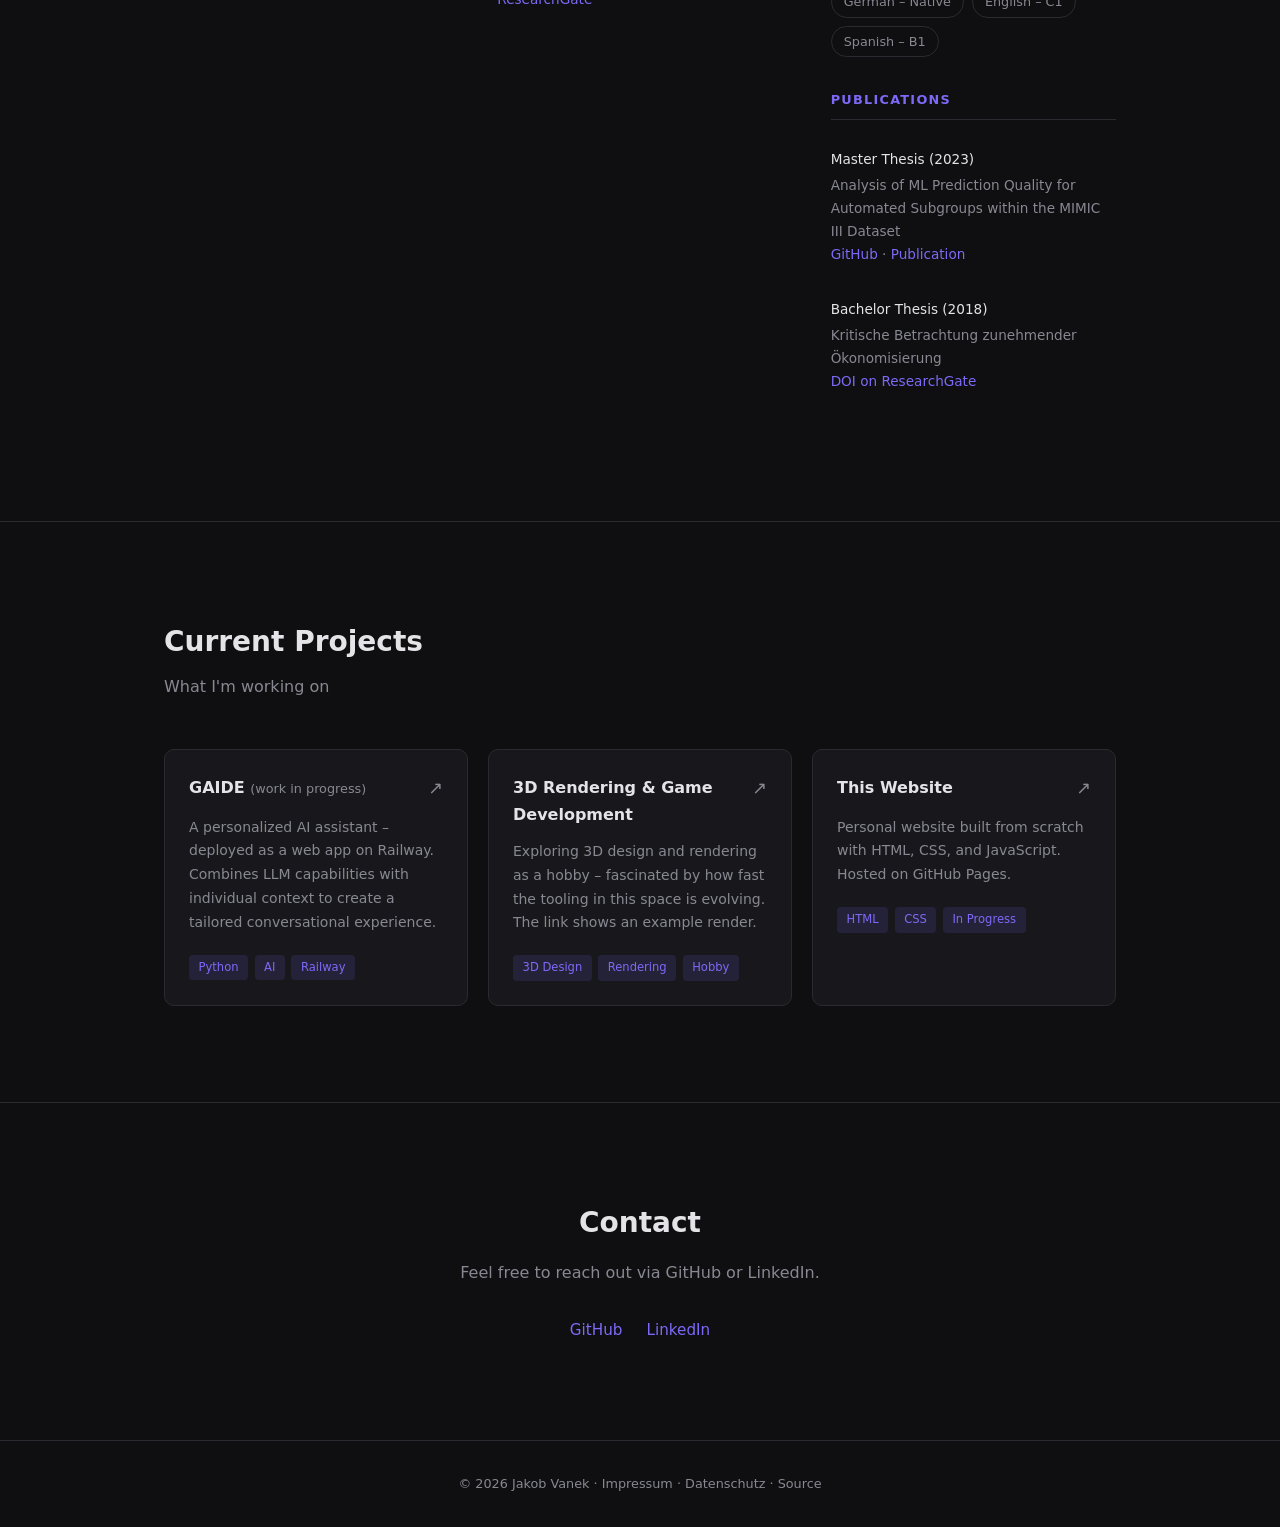
==== commit bedd41b2: "added MA thesis, updated favicon and picture" ====
--- a/index.html
+++ b/index.html
@@ -4,8 +4,18 @@
   <meta charset="UTF-8" />
   <meta name="viewport" content="width=device-width, initial-scale=1.0" />
   <title>Jakob Vanek</title>
-  <meta name="description" content="Personal website of Jakob Vanek – Business Analyst &amp; M.Sc. Information Systems, Frankfurt." />
+  <meta name="description" content="Personal website of Jakob Vanek – Business Analyst &amp; M.Sc. Computer Science, Frankfurt." />
   <meta name="author" content="Jakob Vanek" />
+
+  <link rel="icon" href="assets/favicon_v01.svg" type="image/svg+xml" />
+
+  <!-- Open Graph -->
+  <meta property="og:title" content="Jakob Vanek" />
+  <meta property="og:description" content="Business Analyst &amp; M.Sc. Computer Science, Frankfurt. Interested in data analytics, machine learning, and building things." />
+  <meta property="og:type" content="website" />
+  <meta property="og:url" content="https://JayVeezy1.github.io" />
+  <meta property="og:image" content="https://JayVeezy1.github.io/assets/favicon_v01.svg" />
+
   <link rel="stylesheet" href="css/style.css" />
   <!-- Fonts: system font stack, no external requests -->
 </head>
@@ -32,14 +42,12 @@
       <div class="hero-text">
         <p class="hero-greeting">Hi, I'm</p>
         <h1>Jakob <span class="accent">Vanek</span></h1>
-        <p class="hero-role">Business Analyst · M.Sc. Information Systems · Frankfurt</p>
+        <p class="hero-role">Business Analyst · M.Sc. Computer Science · Frankfurt</p>
         <p class="hero-bio">
-          Business Analyst at WM Datenservice with a background in Information Systems, Economics, and Computer Science.
+          Business Analyst at WM Datenservice with a background in Computer Science, Economics, and Data Analytics.
           Interested in data analytics, machine learning, and building things.
         </p>
         <div class="hero-links">
-          <a href="https://github.com/JayVeezy1" target="_blank" rel="noopener noreferrer" class="btn-primary">GitHub</a>
-          <a href="#cv" class="btn-secondary">CV</a>
         </div>
       </div>
       <div class="hero-image">
@@ -66,12 +74,6 @@
             </div>
             <h4>Business Analyst Data Input Management</h4>
             <p class="cv-org">WM Datenservice · Frankfurt</p>
-            <ul class="cv-list">
-              <li>Problem resolution for clients of regulatory financial data</li>
-              <li>Continuous process improvement in Data Input Management</li>
-              <li>Requirements analysis for the Fontus IT project</li>
-              <li>Independent lead of sub-project Universaladapter</li>
-            </ul>
           </div>
 
           <div class="cv-entry">
@@ -81,10 +83,6 @@
             </div>
             <h4>Enterprise Architecture</h4>
             <p class="cv-org">Deutsche Bahn Energie · Frankfurt</p>
-            <ul class="cv-list">
-              <li>Further development of the application database (BEAM)</li>
-              <li>Maintenance of the SharePoint for IT architecture guidelines</li>
-            </ul>
           </div>
 
           <div class="cv-entry">
@@ -94,11 +92,6 @@
             </div>
             <h4>Controlling &amp; Finance</h4>
             <p class="cv-org">Siemens AG · Frankfurt</p>
-            <ul class="cv-list">
-              <li>Development of BI reports in Qlik Sense</li>
-              <li>Integration of new database solutions in Snowflake</li>
-              <li>Creation of an SQL library and tutorials</li>
-            </ul>
           </div>
 
           <div class="cv-entry">
@@ -108,11 +101,6 @@
             </div>
             <h4>Surveying Technician</h4>
             <p class="cv-org">City Surveying Office Frankfurt am Main</p>
-            <ul class="cv-list">
-              <li>Further development of the 2D and 3D city maps</li>
-              <li>Redevelopment of the street names database</li>
-              <li>Conducting owner consultations</li>
-            </ul>
           </div>
 
           <!-- A&B One auskommentiert – weniger relevant
@@ -140,7 +128,7 @@
               <span class="cv-date">10/2021 – 04/2024</span>
               <span class="cv-tag">M.Sc. · 1,3</span>
             </div>
-            <h4>Information Systems</h4>
+            <h4>Computer Science</h4>
             <p class="cv-org">J. W. Goethe-Universität Frankfurt</p>
             <p class="cv-desc">Thesis: Analysis of ML Prediction Quality for Automated Subgroups within the MIMIC III Dataset</p>
           </div>
@@ -150,10 +138,11 @@
               <span class="cv-date">10/2020 – 09/2021</span>
               <span class="cv-tag">M.Sc.</span>
             </div>
-            <h4>Information Systems</h4>
+            <h4>Computer Science</h4>
             <p class="cv-org">Universität Regensburg</p>
           </div>
 
+          <!-- Universität Augsburg auskommentiert
           <div class="cv-entry">
             <div class="cv-meta">
               <span class="cv-date">04/2020 – 09/2020</span>
@@ -162,7 +151,9 @@
             <h4>Informatics</h4>
             <p class="cv-org">Universität Augsburg</p>
           </div>
-
+          -->
+
+          <!-- Philosophie Uni Frankfurt auskommentiert
           <div class="cv-entry">
             <div class="cv-meta">
               <span class="cv-date">10/2018 – 04/2019</span>
@@ -171,6 +162,7 @@
             <h4>Philosophy</h4>
             <p class="cv-org">J. W. Goethe-Universität Frankfurt</p>
           </div>
+          -->
 
           <div class="cv-entry">
             <div class="cv-meta">
@@ -185,6 +177,7 @@
             </p>
           </div>
 
+          <!-- Abitur auskommentiert
           <div class="cv-entry">
             <div class="cv-meta">
               <span class="cv-date">09/2006 – 06/2014</span>
@@ -193,6 +186,7 @@
             <h4>Abitur</h4>
             <p class="cv-org">Schule am Ried · Frankfurt</p>
           </div>
+          -->
         </div>
 
         <!-- SKILLS & LANGUAGES -->
@@ -233,8 +227,8 @@
             <h4 style="font-size:0.85rem; font-weight:500;">Master Thesis (2023)</h4>
             <p class="cv-desc">
               Analysis of ML Prediction Quality for Automated Subgroups within the MIMIC III Dataset<br />
-              <a href="https://github.com/JayVeezy1/MA_thesis" target="_blank" rel="noopener noreferrer">GitHub</a>
-              <!-- TODO: Link zum vollständigen Text ergänzen -->
+              <a href="https://github.com/JayVeezy1/MA_thesis" target="_blank" rel="noopener noreferrer">GitHub</a> ·
+              <a href="https://publikationen.ub.uni-frankfurt.de/frontdoor/index/index/start/2/rows/10/sortfield/score/sortorder/desc/searchtype/simple/query/jakob+vanek/docId/83574" target="_blank" rel="noopener noreferrer">Publication</a>
             </p>
           </div>
           <div class="cv-entry" style="margin-top: 1rem;">
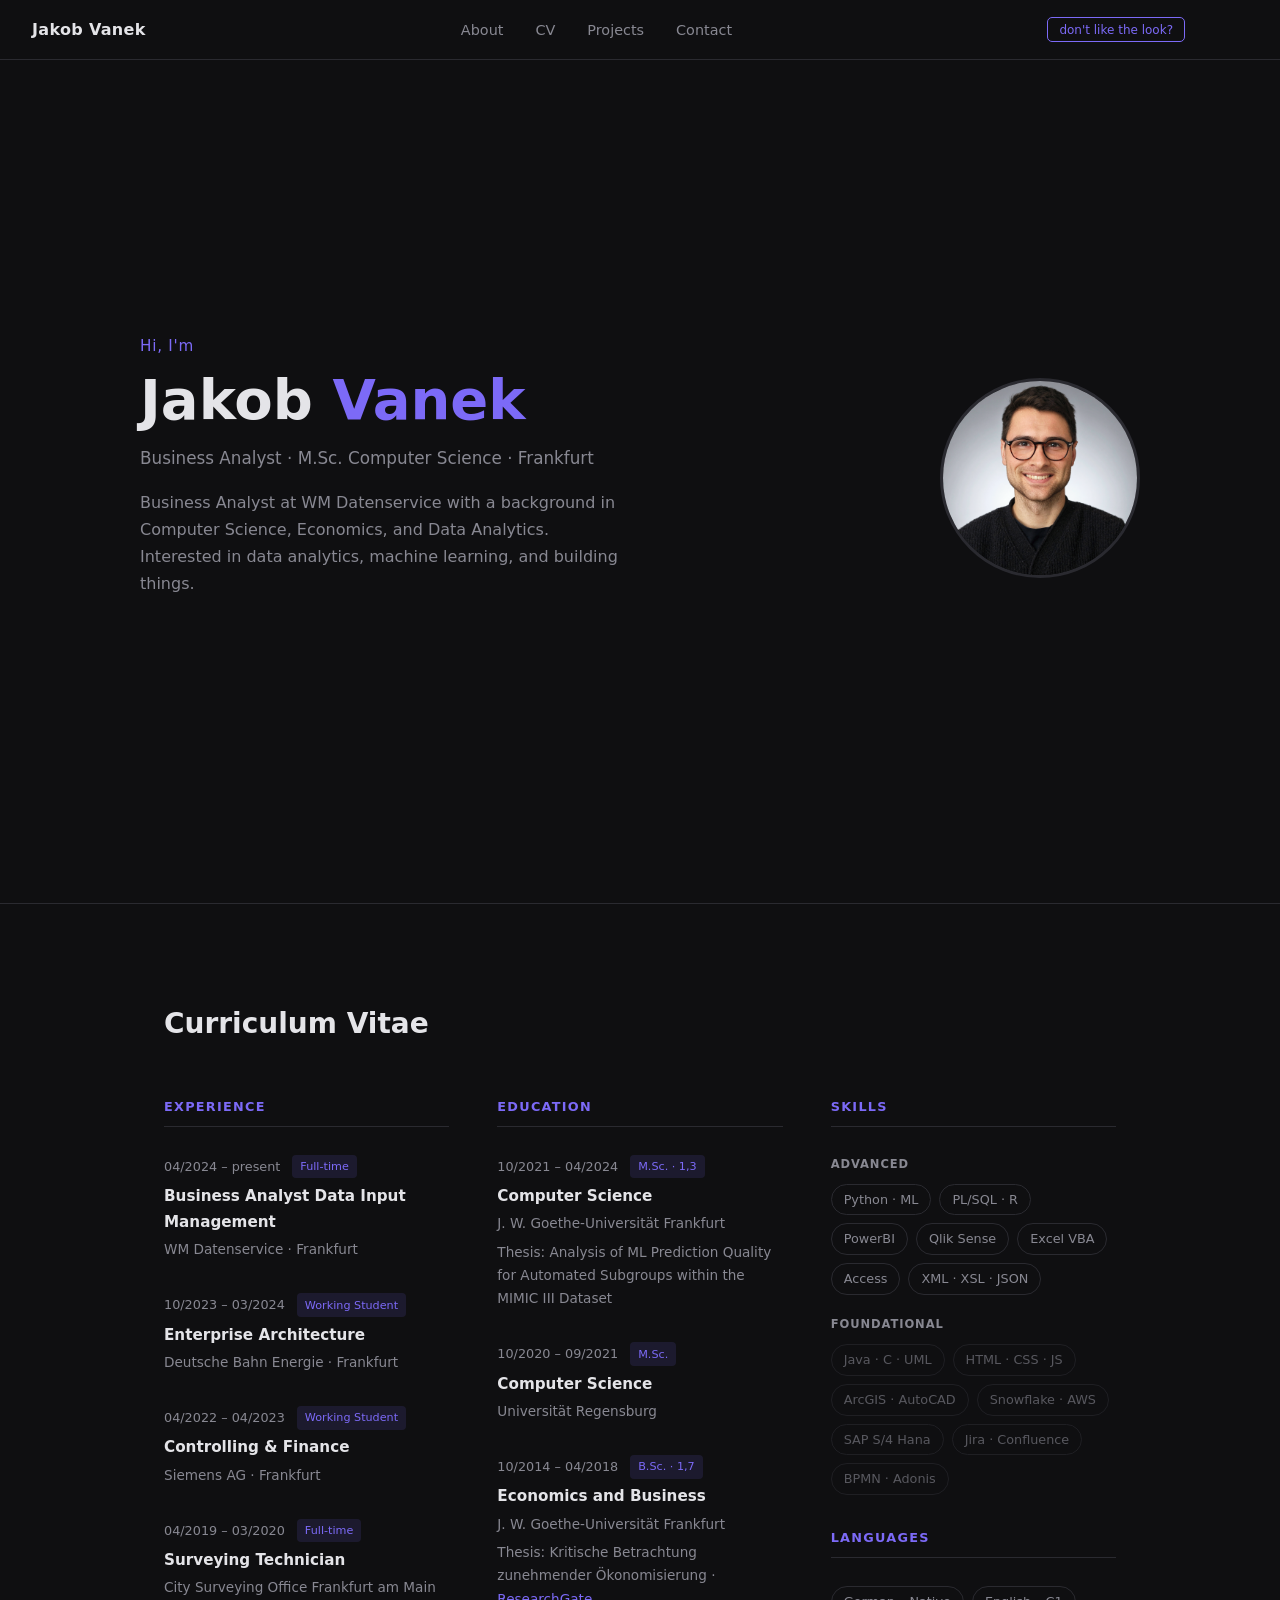
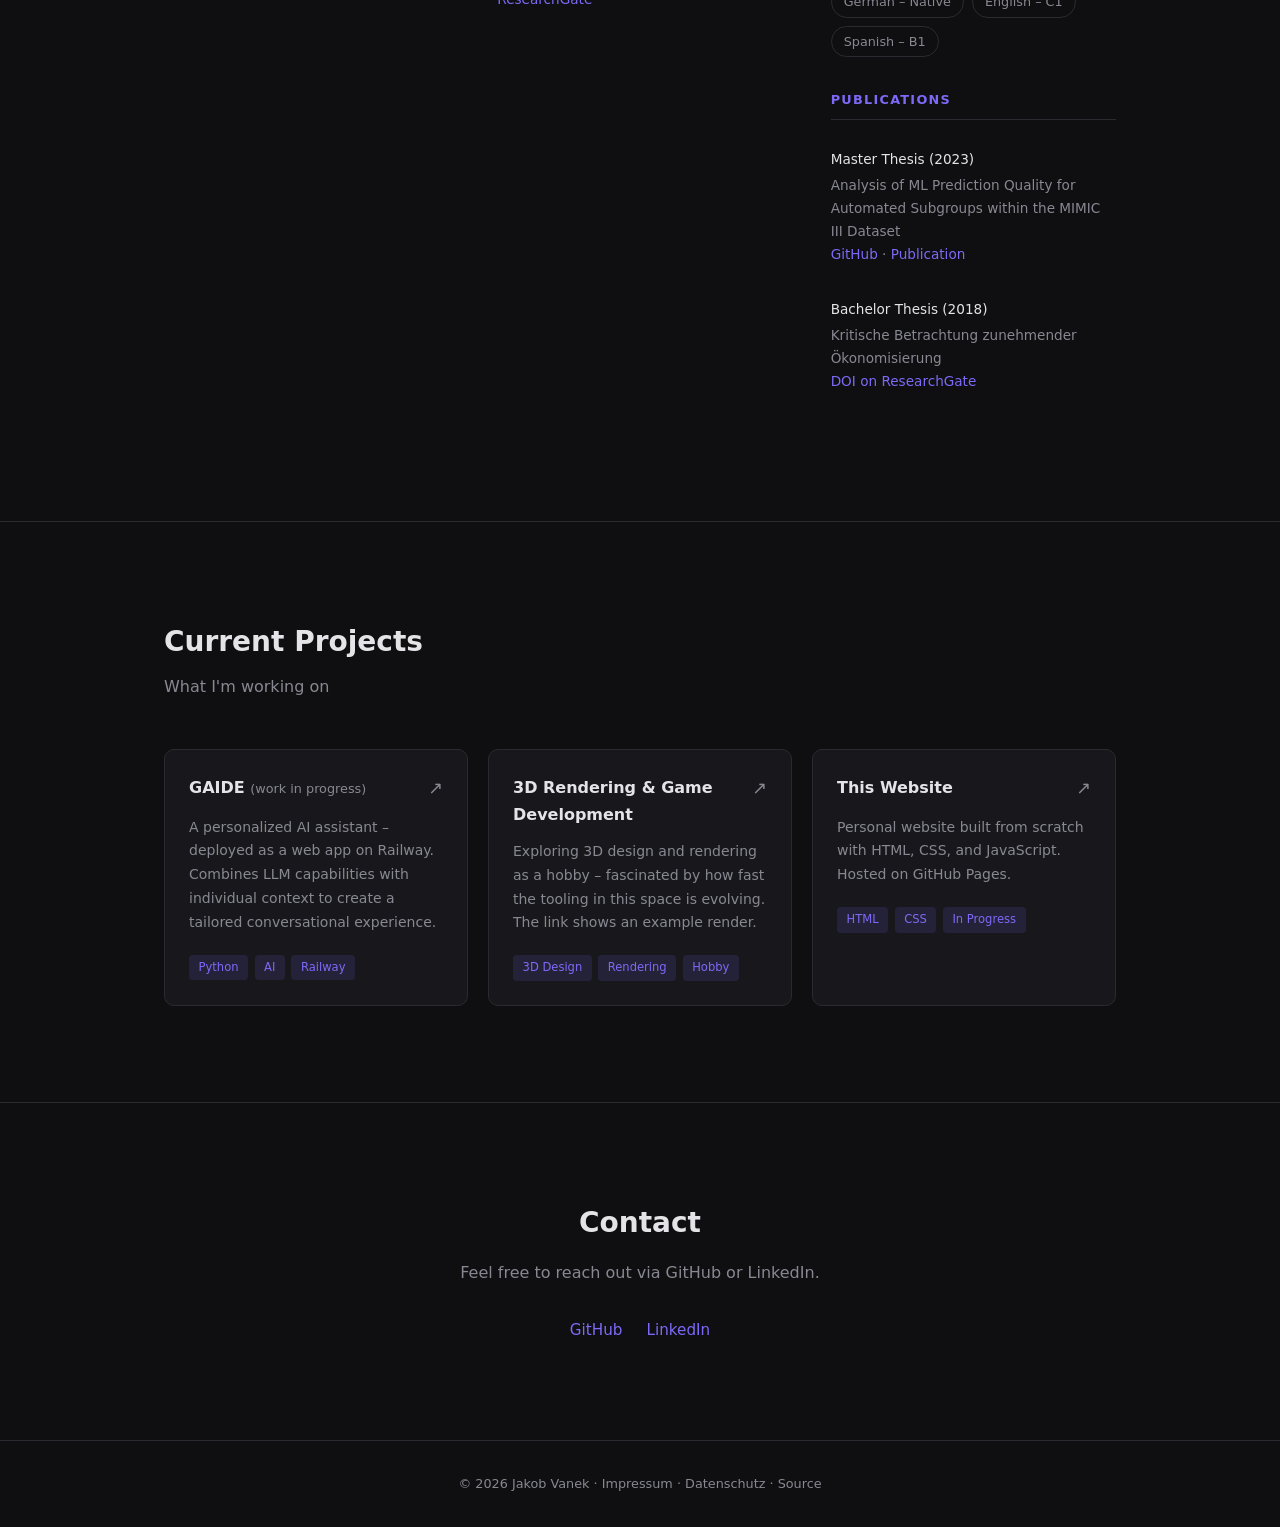
==== commit 0252e3c7: "Advanced CSS" ====
--- a/index.html
+++ b/index.html
@@ -8,6 +8,7 @@
   <meta name="author" content="Jakob Vanek" />
 
   <link rel="icon" href="assets/favicon_v01.svg" type="image/svg+xml" />
+  <link rel="icon" href="assets/favicon_v01.png" type="image/png" />
 
   <!-- Open Graph -->
   <meta property="og:title" content="Jakob Vanek" />
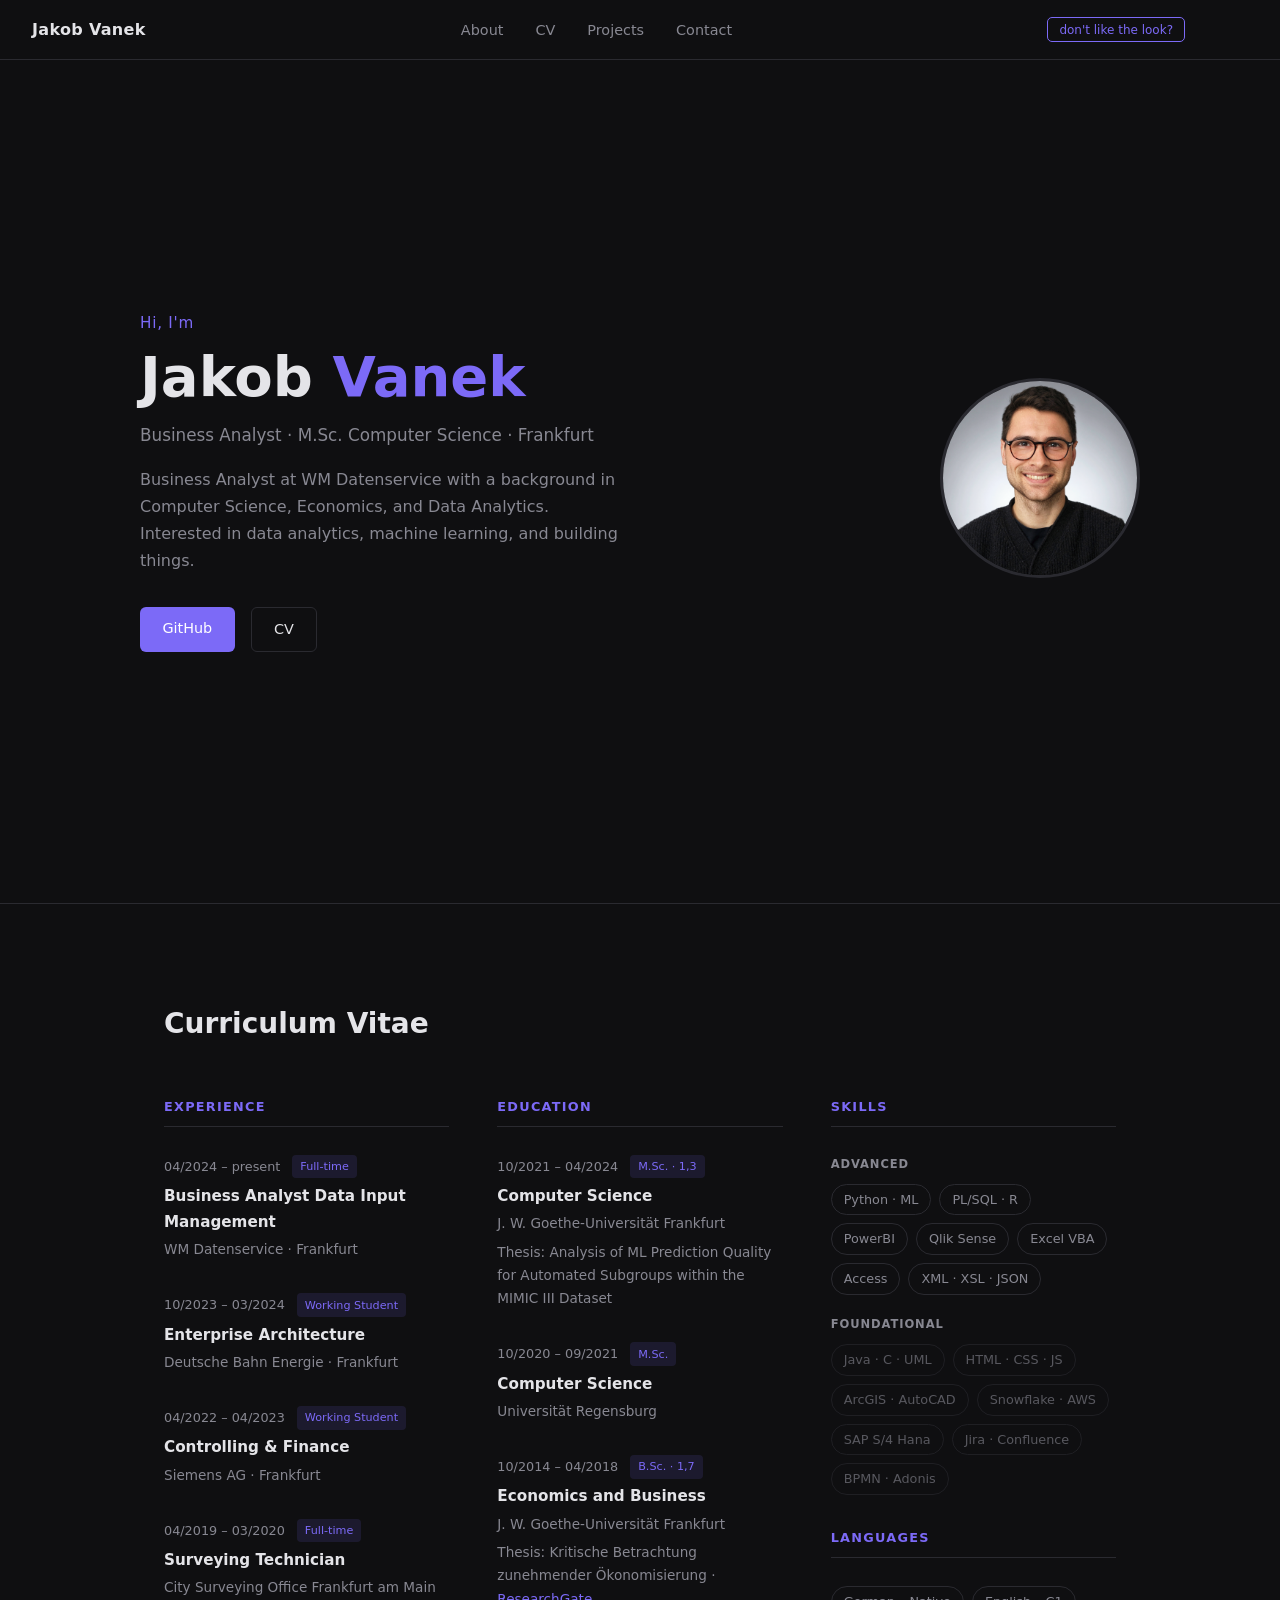
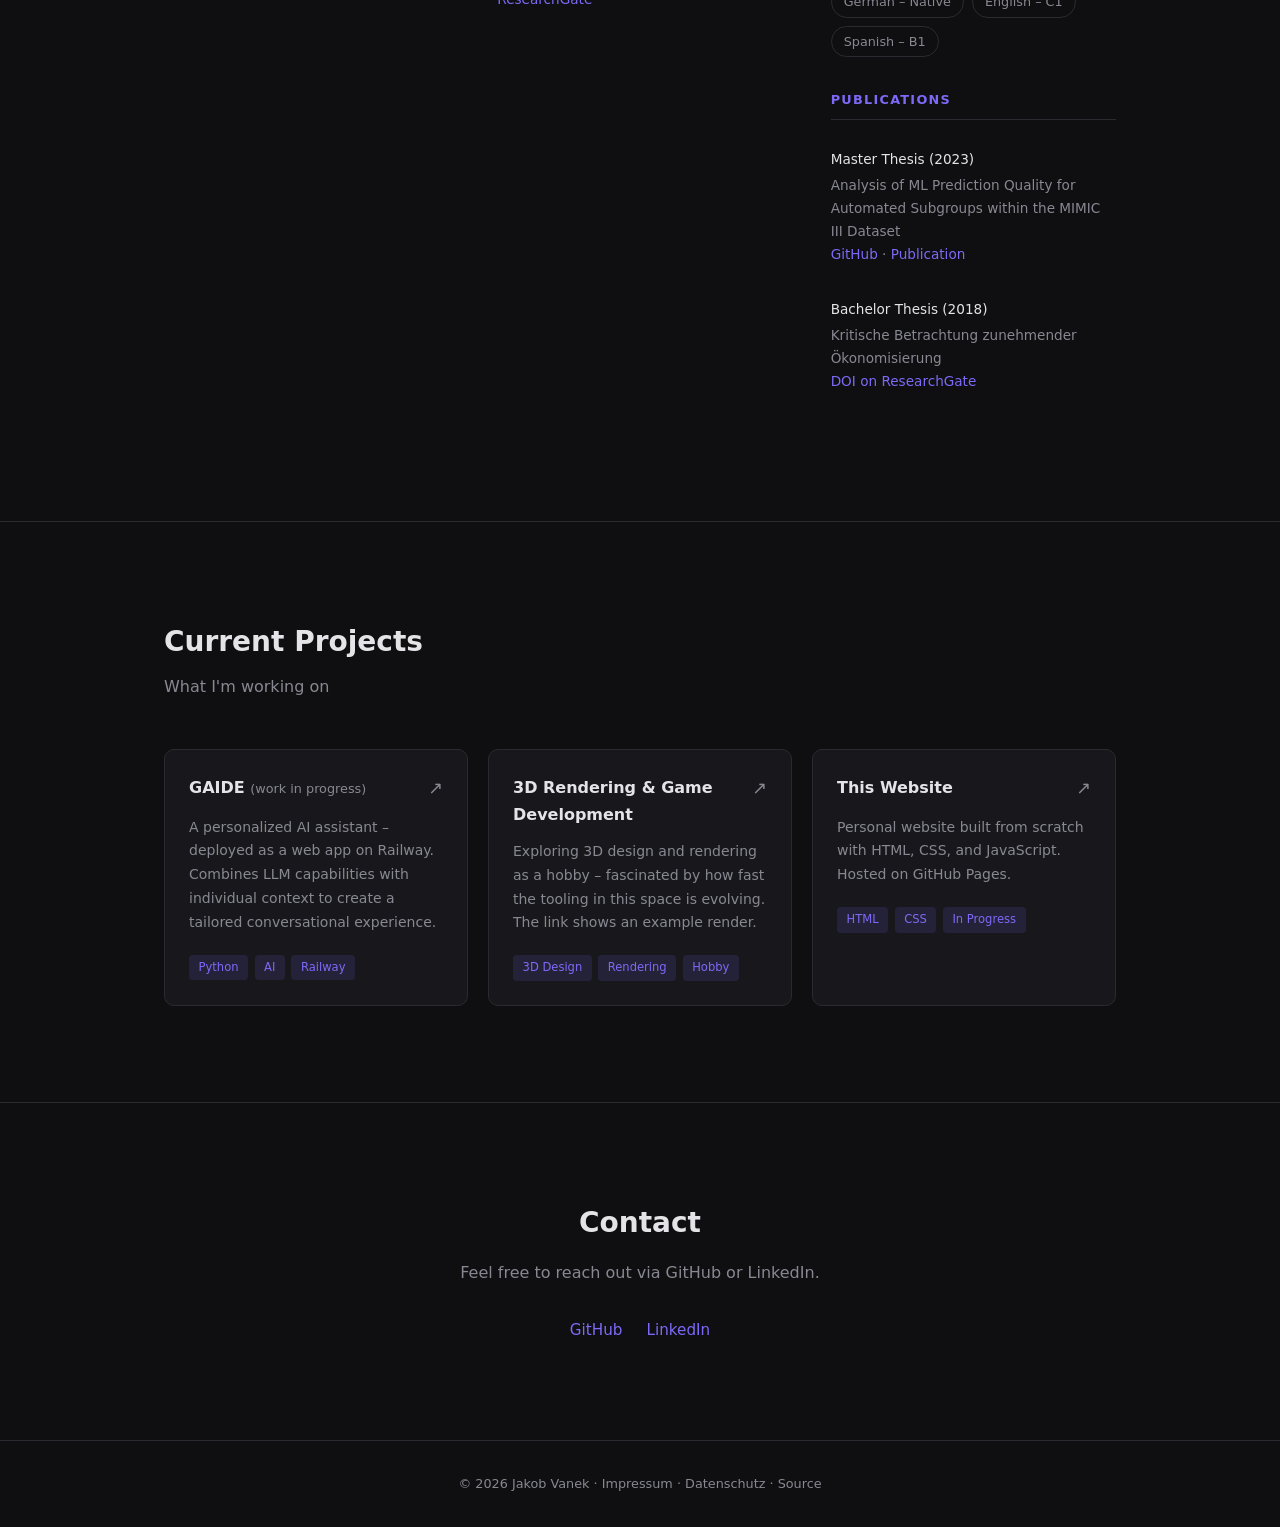
==== commit fa5467c8: "updated Github username" ====
--- a/index.html
+++ b/index.html
@@ -14,8 +14,8 @@
   <meta property="og:title" content="Jakob Vanek" />
   <meta property="og:description" content="Business Analyst &amp; M.Sc. Computer Science, Frankfurt. Interested in data analytics, machine learning, and building things." />
   <meta property="og:type" content="website" />
-  <meta property="og:url" content="https://JayVeezy1.github.io" />
-  <meta property="og:image" content="https://JayVeezy1.github.io/assets/favicon_v01.svg" />
+  <meta property="og:url" content="https://JakobVanek.github.io" />
+  <meta property="og:image" content="https://JakobVanek.github.io/assets/favicon_v01.svg" />
 
   <link rel="stylesheet" href="css/style.css" />
   <!-- Fonts: system font stack, no external requests -->
@@ -49,6 +49,8 @@
           Interested in data analytics, machine learning, and building things.
         </p>
         <div class="hero-links">
+          <a href="https://github.com/JakobVanek" target="_blank" rel="noopener noreferrer" class="btn-primary">GitHub</a>
+          <a href="#cv" class="btn-secondary">CV</a>
         </div>
       </div>
       <div class="hero-image">
@@ -228,7 +230,7 @@
             <h4 style="font-size:0.85rem; font-weight:500;">Master Thesis (2023)</h4>
             <p class="cv-desc">
               Analysis of ML Prediction Quality for Automated Subgroups within the MIMIC III Dataset<br />
-              <a href="https://github.com/JayVeezy1/MA_thesis" target="_blank" rel="noopener noreferrer">GitHub</a> ·
+              <a href="https://github.com/JakobVanek/MA_thesis" target="_blank" rel="noopener noreferrer">GitHub</a> ·
               <a href="https://publikationen.ub.uni-frankfurt.de/frontdoor/index/index/start/2/rows/10/sortfield/score/sortorder/desc/searchtype/simple/query/jakob+vanek/docId/83574" target="_blank" rel="noopener noreferrer">Publication</a>
             </p>
           </div>
@@ -283,7 +285,7 @@
         <article class="project-card">
           <div class="project-header">
             <h3>This Website</h3>
-            <a href="https://github.com/JayVeezy1/JayVeezy1.github.io" target="_blank" rel="noopener noreferrer" class="project-link">↗</a>
+            <a href="https://github.com/JakobVanek/JakobVanek.github.io" target="_blank" rel="noopener noreferrer" class="project-link">↗</a>
           </div>
           <p>Personal website built from scratch with HTML, CSS, and JavaScript. Hosted on GitHub Pages.</p>
           <div class="project-tags">
@@ -303,14 +305,14 @@
       <h2>Contact</h2>
       <p>Feel free to reach out via GitHub or LinkedIn.</p>
       <div class="contact-links">
-        <a href="https://github.com/JayVeezy1" target="_blank" rel="noopener noreferrer">GitHub</a>
+        <a href="https://github.com/JakobVanek" target="_blank" rel="noopener noreferrer">GitHub</a>
         <a href="https://linkedin.com/in/jakobvanek" target="_blank" rel="noopener noreferrer">LinkedIn</a>
       </div>
     </div>
   </section>
 
   <footer>
-    <p>© 2026 Jakob Vanek · <a href="impressum.html">Impressum</a> · <a href="datenschutz.html">Datenschutz</a> · <a href="https://github.com/JayVeezy1/JayVeezy1.github.io" target="_blank" rel="noopener noreferrer">Source</a></p>
+    <p>© 2026 Jakob Vanek · <a href="impressum.html">Impressum</a> · <a href="datenschutz.html">Datenschutz</a> · <a href="https://github.com/JakobVanek/JakobVanek.github.io" target="_blank" rel="noopener noreferrer">Source</a></p>
   </footer>
 
   <script src="js/main.js"></script>
